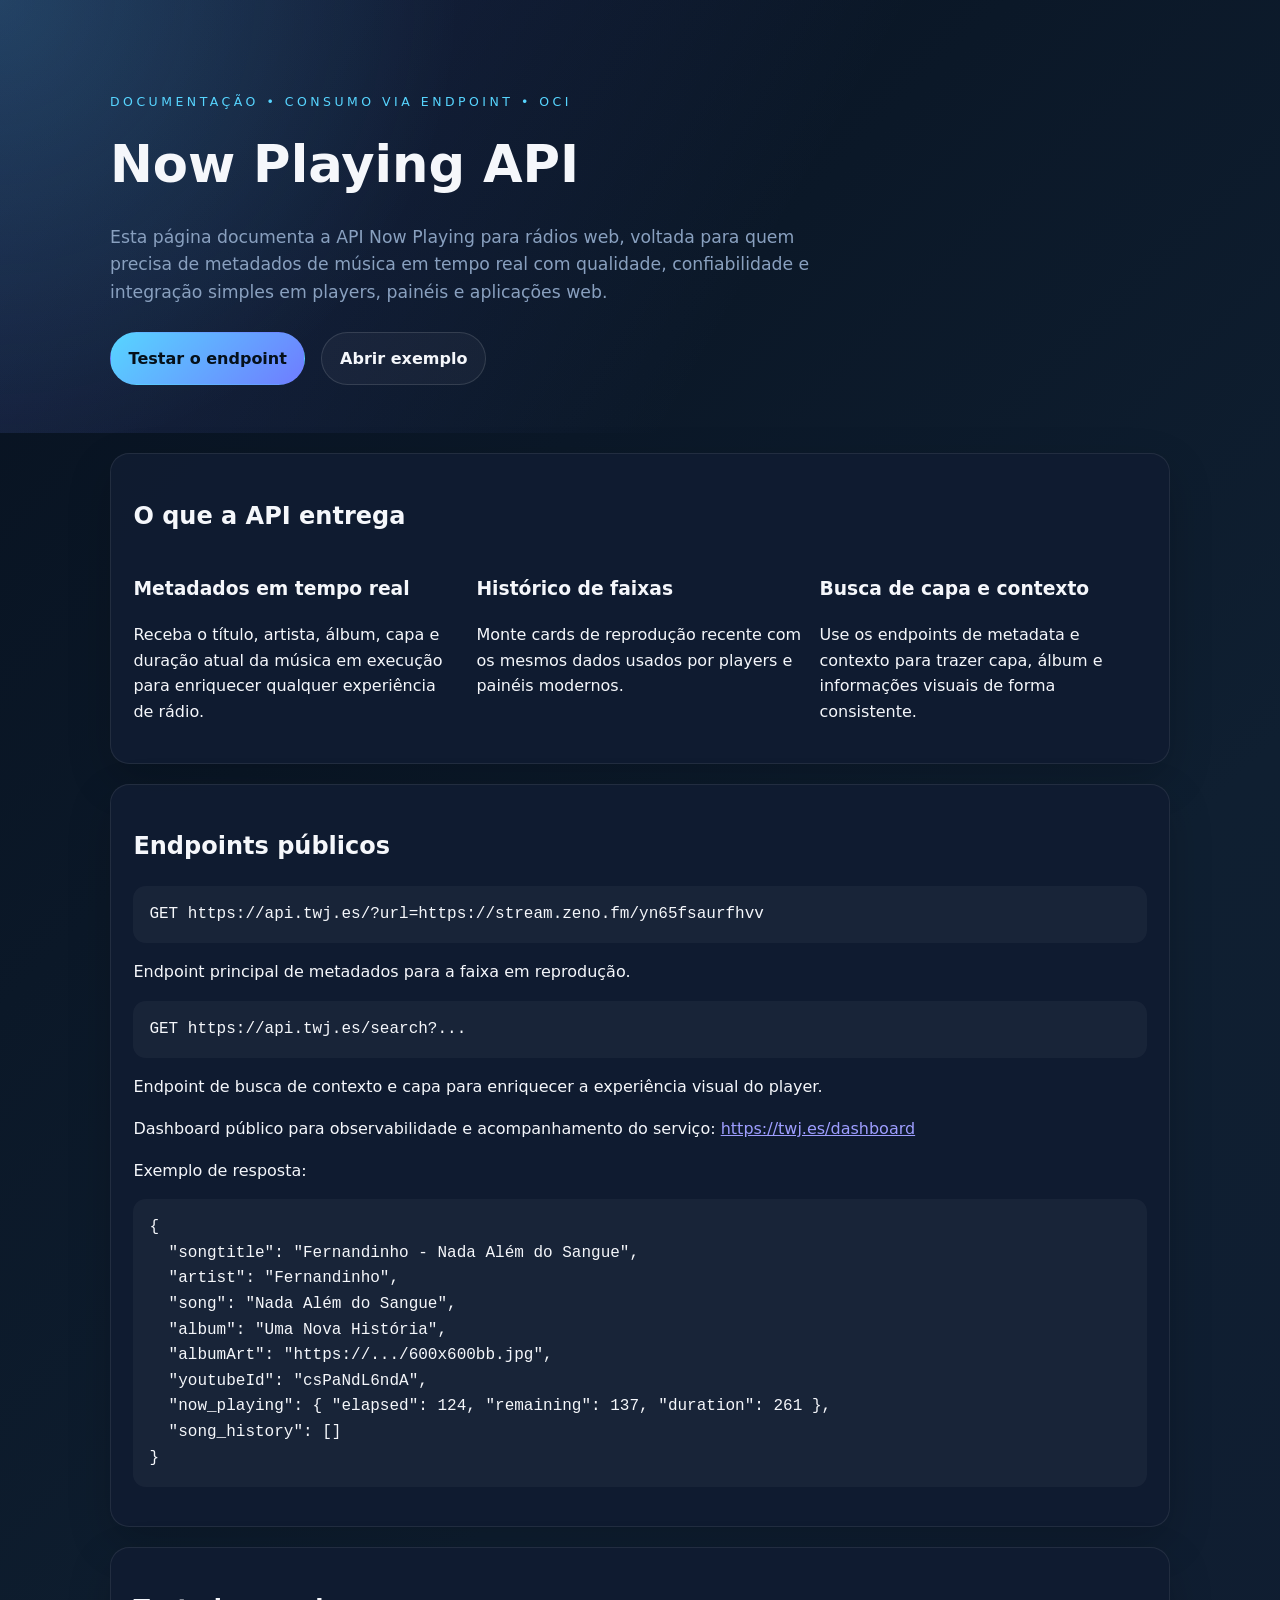
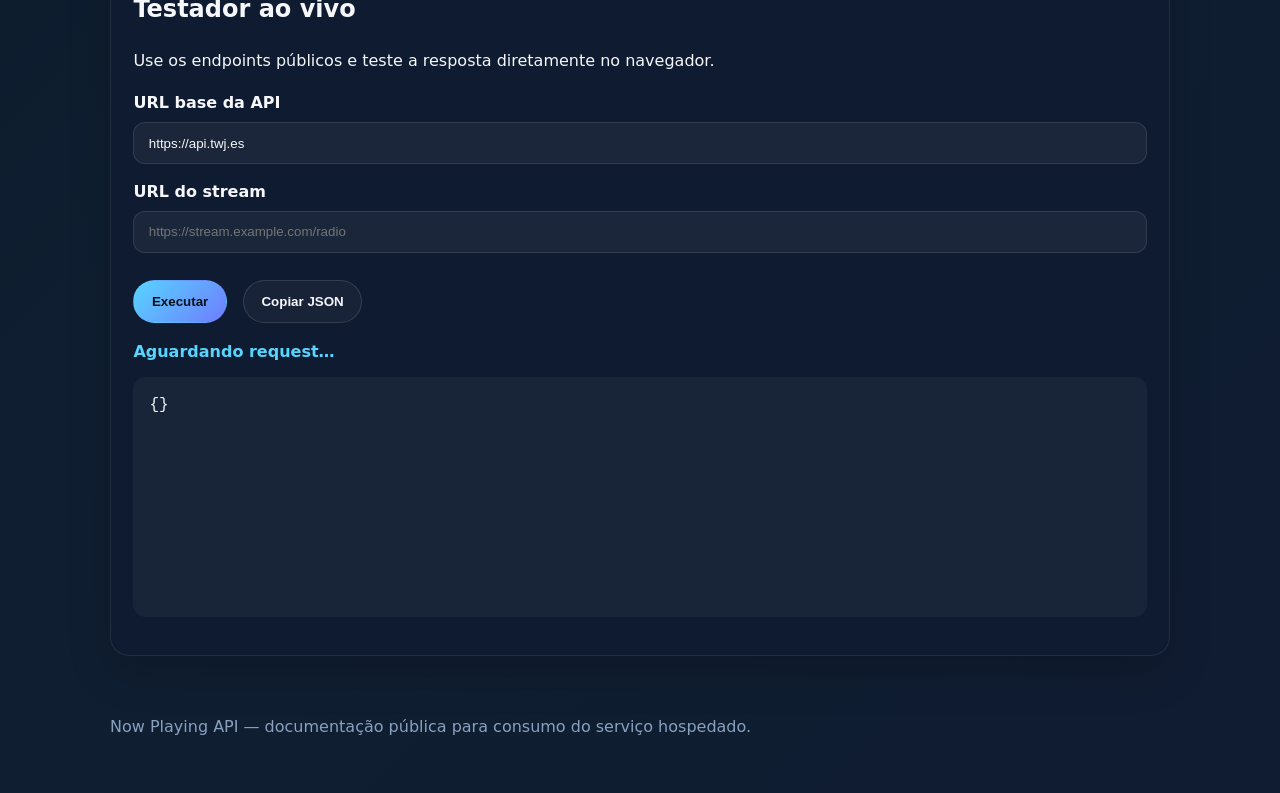
==== docs/index.html @ 1e021912 "Adiciona informações sobre o dashboard público para observabilidade no README e na documentação" ====
<!DOCTYPE html>
<html lang="pt-BR">
  <head>
    <meta charset="UTF-8" />
    <meta name="viewport" content="width=device-width, initial-scale=1.0" />
    <title>Now Playing API | documentação pública</title>
    <meta
      name="description"
      content="Documentação pública da API Now Playing para rádios web. Consulte o endpoint hospedado em OCI, veja exemplos e teste a resposta em tempo real."
    />
    <meta
      name="keywords"
      content="now playing api, api para radio, metadata api, radio web, icecast, shoutcast, api de música em tempo real"
    />
    <meta name="robots" content="index,follow" />
    <meta name="theme-color" content="#07111f" />
    <link rel="canonical" href="https://jailsonsb2.github.io/now-playing-api/" />
    <link rel="icon" type="image/svg+xml" href="./favicon.svg" />
    <link rel="manifest" href="./manifest.webmanifest" />
    <meta property="og:title" content="Now Playing API | API de metadata para rádios web" />
    <meta
      property="og:description"
      content="API de metadata para rádios web, consumida via endpoint hospedado em OCI. Veja exemplos e teste a resposta em tempo real."
    />
    <meta property="og:type" content="website" />
    <meta property="og:url" content="https://jailsonsb2.github.io/now-playing-api/" />
    <meta property="og:image" content="https://jailsonsb2.github.io/now-playing-api/og-image.svg" />
    <meta name="twitter:card" content="summary_large_image" />
    <meta name="twitter:image" content="https://jailsonsb2.github.io/now-playing-api/og-image.svg" />
    <meta name="twitter:title" content="Now Playing API" />
    <meta
      name="twitter:description"
      content="Documentação pública da API Now Playing para consumo via endpoint hospedado."
    />
    <link rel="stylesheet" href="./styles.css" />
  </head>
  <body>
    <header class="hero">
      <div class="container">
        <p class="eyebrow">Documentação • consumo via endpoint • OCI</p>
        <h1>Now Playing API</h1>
        <p class="lead">
          Esta página documenta a API Now Playing para rádios web, voltada para quem precisa de metadados de música em tempo real com qualidade, confiabilidade e integração simples em players, painéis e aplicações web.
        </p>
        <div class="actions">
          <a class="btn btn-primary" href="#tester">Testar o endpoint</a>
          <a class="btn btn-secondary" href="https://api.twj.es/?url=https%3A%2F%2Fstream.zeno.fm%2Fyn65fsaurfhvv">Abrir exemplo</a>
        </div>
      </div>
    </header>

    <main class="container">
      <section class="card" id="overview">
        <h2>O que a API entrega</h2>
        <div class="grid">
          <article>
            <h3>Metadados em tempo real</h3>
            <p>Receba o título, artista, álbum, capa e duração atual da música em execução para enriquecer qualquer experiência de rádio.</p>
          </article>
          <article>
            <h3>Histórico de faixas</h3>
            <p>Monte cards de reprodução recente com os mesmos dados usados por players e painéis modernos.</p>
          </article>
          <article>
            <h3>Busca de capa e contexto</h3>
            <p>Use os endpoints de metadata e contexto para trazer capa, álbum e informações visuais de forma consistente.</p>
          </article>
        </div>
      </section>

      <section class="card" id="endpoint">
        <h2>Endpoints públicos</h2>
        <pre><code>GET https://api.twj.es/?url=https://stream.zeno.fm/yn65fsaurfhvv</code></pre>
        <p>Endpoint principal de metadados para a faixa em reprodução.</p>
        <pre><code>GET https://api.twj.es/search?...</code></pre>
        <p>Endpoint de busca de contexto e capa para enriquecer a experiência visual do player.</p>
        <p>Dashboard público para observabilidade e acompanhamento do serviço: <a href="https://twj.es/dashboard" target="_blank" rel="noopener">https://twj.es/dashboard</a></p>
        <p>Exemplo de resposta:</p>
        <pre><code>{
  "songtitle": "Fernandinho - Nada Além do Sangue",
  "artist": "Fernandinho",
  "song": "Nada Além do Sangue",
  "album": "Uma Nova História",
  "albumArt": "https://.../600x600bb.jpg",
  "youtubeId": "csPaNdL6ndA",
  "now_playing": { "elapsed": 124, "remaining": 137, "duration": 261 },
  "song_history": []
}</code></pre>
      </section>

      <section class="card" id="tester">
        <h2>Testador ao vivo</h2>
        <p>Use os endpoints públicos e teste a resposta diretamente no navegador.</p>
        <form id="tester-form">
          <label>
            URL base da API
            <input id="api-base-url" type="url" value="https://api.twj.es" placeholder="https://api.twj.es" />
          </label>
          <label>
            URL do stream
            <input id="stream-url" type="url" placeholder="https://stream.example.com/radio" />
          </label>
          <div class="actions compact">
            <button class="btn btn-primary" type="submit">Executar</button>
            <button class="btn btn-secondary" type="button" id="copy-json">Copiar JSON</button>
          </div>
        </form>
        <div id="status" class="status">Aguardando request…</div>
        <pre id="response-output" class="output">{}</pre>
      </section>
    </main>

    <footer class="footer">
      <div class="container">
        <p>Now Playing API — documentação pública para consumo do serviço hospedado.</p>
      </div>
    </footer>

    <script src="./app.js"></script>
  </body>
</html>
---- docs/styles.css ----
:root {
  color-scheme: dark;
  --bg: #07111f;
  --panel: #101c31;
  --panel-2: #16243e;
  --text: #f5f7fb;
  --muted: #89a0bf;
  --accent: #57d5ff;
  --accent-2: #6f7cff;
}

* { box-sizing: border-box; }
body {
  margin: 0;
  font-family: Inter, ui-sans-serif, system-ui, -apple-system, BlinkMacSystemFont, "Segoe UI", sans-serif;
  color: var(--text);
  background: linear-gradient(135deg, var(--bg), #0f1f31 55%, #101c31);
  line-height: 1.6;
}
.container {
  max-width: 1100px;
  margin: 0 auto;
  padding: 0 1.25rem;
}
.hero {
  padding: 5rem 0 3rem;
  background: radial-gradient(circle at top left, rgba(87,213,255,0.18), transparent 34%), linear-gradient(120deg, rgba(111,124,255,0.16), transparent 60%);
}
.eyebrow {
  text-transform: uppercase;
  letter-spacing: 0.28em;
  font-size: 0.78rem;
  color: var(--accent);
  margin-bottom: 0.75rem;
}
h1 {
  font-size: clamp(2.2rem, 4vw, 3.4rem);
  margin: 0 0 1rem;
}
.lead {
  font-size: 1.08rem;
  color: var(--muted);
  max-width: 720px;
  margin-bottom: 1.6rem;
}
.actions {
  display: flex;
  gap: 1rem;
  flex-wrap: wrap;
}
.actions.compact { margin-top: 0.8rem; }
.btn {
  display: inline-flex;
  align-items: center;
  justify-content: center;
  border-radius: 999px;
  padding: 0.8rem 1.1rem;
  text-decoration: none;
  font-weight: 700;
  border: 1px solid transparent;
  cursor: pointer;
}
.btn-primary {
  background: linear-gradient(135deg, var(--accent), var(--accent-2));
  color: #05101a;
}
.btn-secondary {
  border-color: rgba(255,255,255,0.12);
  color: var(--text);
  background: rgba(255,255,255,0.04);
}
.card {
  background: rgba(16,28,49,0.95);
  border: 1px solid rgba(255,255,255,0.08);
  border-radius: 1.2rem;
  padding: 1.4rem;
  margin: 1.25rem 0;
  box-shadow: 0 16px 44px rgba(0,0,0,0.18);
}
.grid {
  display: grid;
  grid-template-columns: repeat(auto-fit, minmax(220px, 1fr));
  gap: 1rem;
}
pre, code {
  font-family: "Cascadia Code", Consolas, Monaco, monospace;
}
pre {
  background: rgba(255,255,255,0.04);
  padding: 1rem;
  border-radius: 0.8rem;
  overflow-x: auto;
}
form {
  display: grid;
  gap: 0.9rem;
}
label { display: grid; gap: 0.4rem; font-weight: 600; }
input {
  border: 1px solid rgba(255,255,255,0.1);
  background: rgba(255,255,255,0.05);
  color: var(--text);
  padding: 0.8rem 0.9rem;
  border-radius: 0.75rem;
}
.status {
  margin-top: 1rem;
  color: var(--accent);
  font-weight: 600;
}
.output {
  min-height: 240px;
  margin-top: 0.75rem;
}
.footer {
  padding: 1.4rem 0 2.3rem;
  color: var(--muted);
}
@media (max-width: 700px) {
  .hero { padding-top: 3rem; }
  .card { padding: 1.1rem; }
}
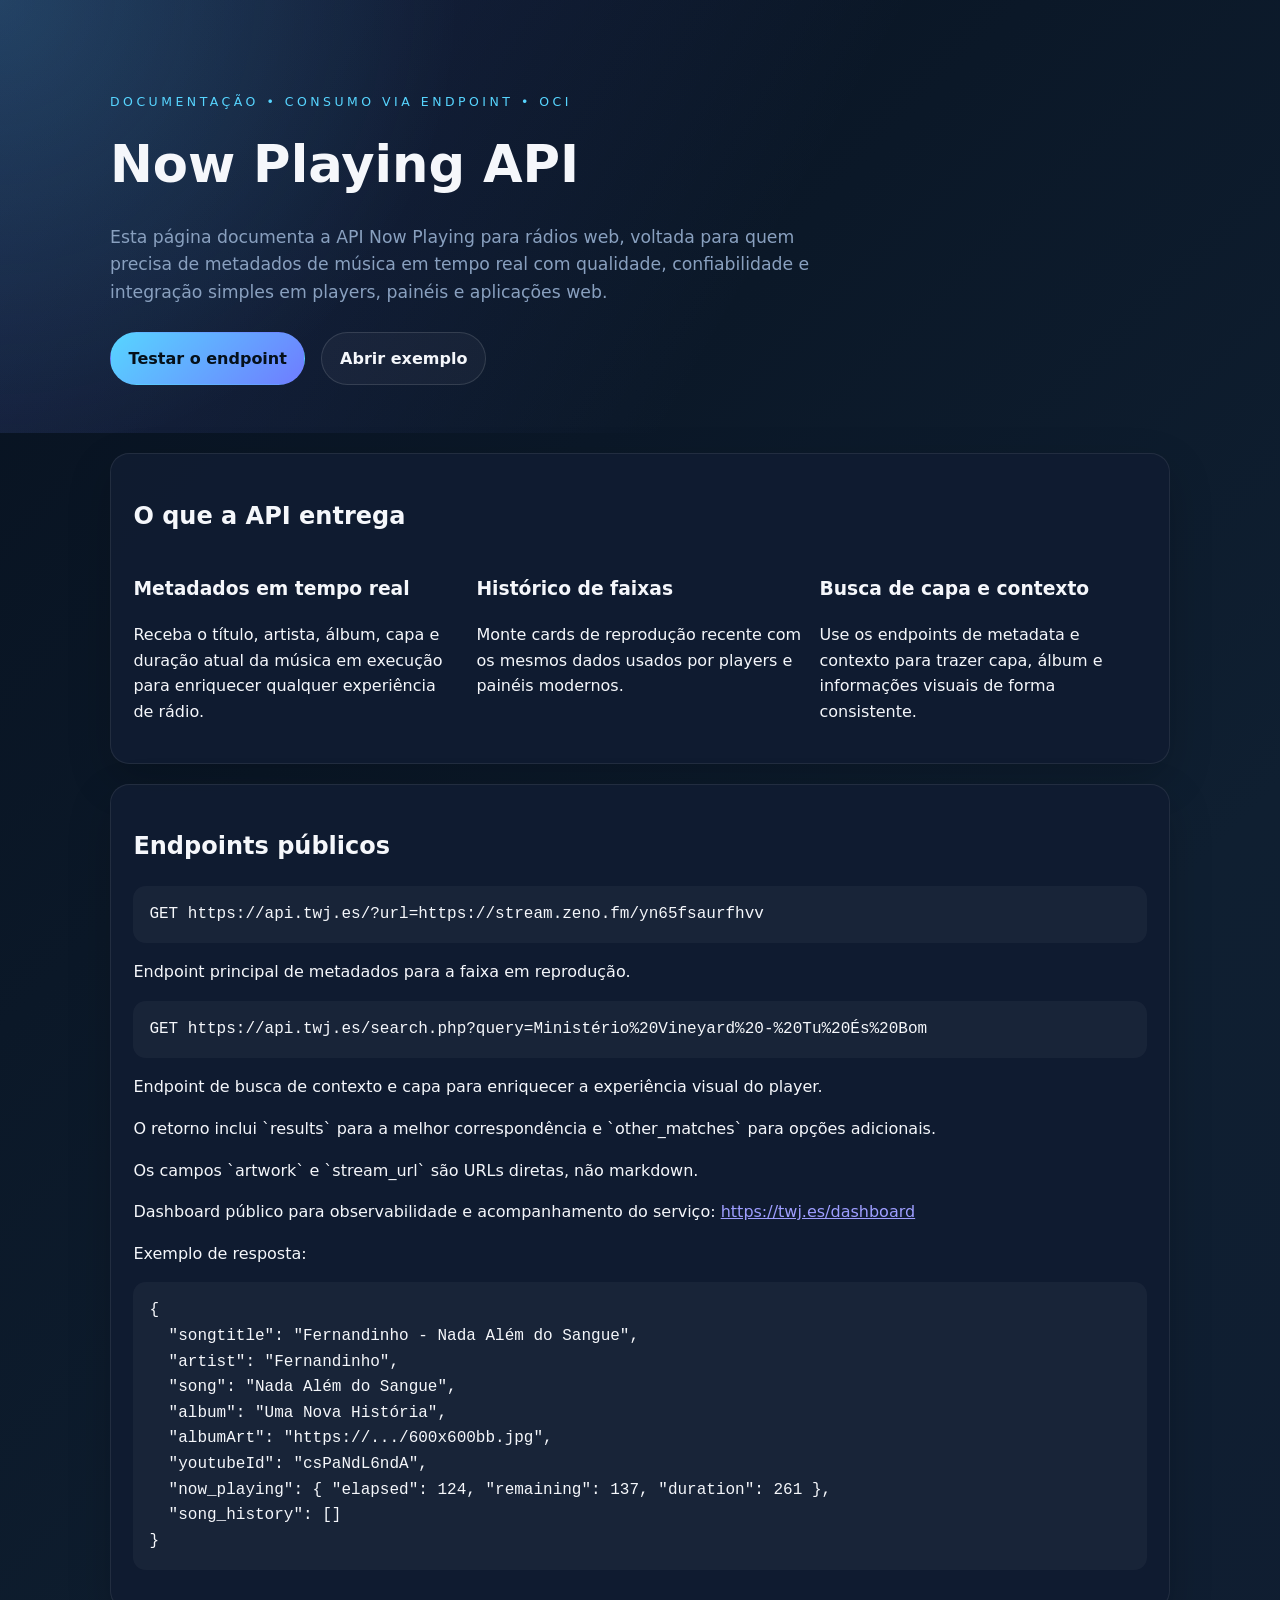
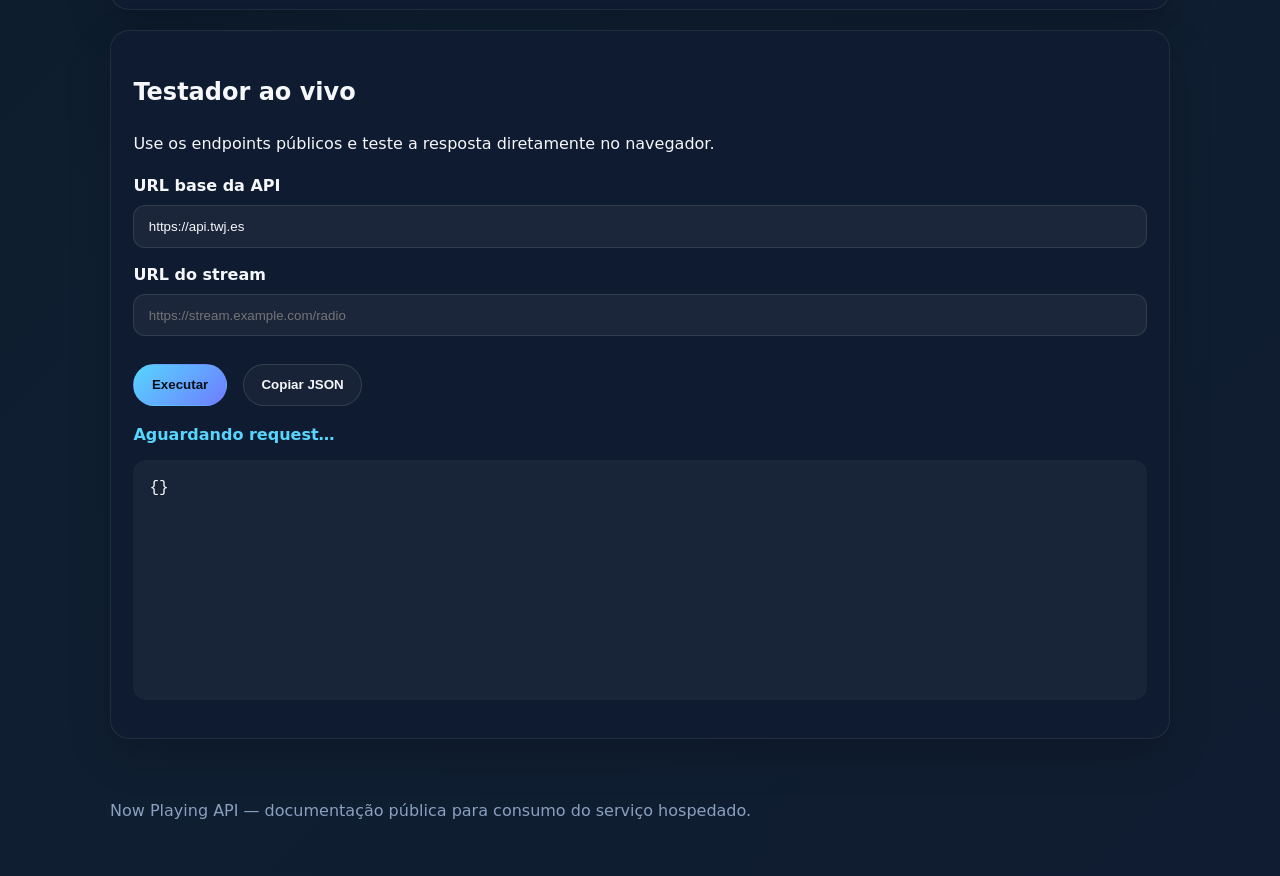
==== commit a07fcf02: "Atualiza a documentação para incluir detalhes sobre os campos de retorno dos endpoints de busca e me" ====
--- a/docs/index.html
+++ b/docs/index.html
@@ -72,8 +72,10 @@
         <h2>Endpoints públicos</h2>
         <pre><code>GET https://api.twj.es/?url=https://stream.zeno.fm/yn65fsaurfhvv</code></pre>
         <p>Endpoint principal de metadados para a faixa em reprodução.</p>
-        <pre><code>GET https://api.twj.es/search?...</code></pre>
+        <pre><code>GET https://api.twj.es/search.php?query=Ministério%20Vineyard%20-%20Tu%20És%20Bom</code></pre>
         <p>Endpoint de busca de contexto e capa para enriquecer a experiência visual do player.</p>
+        <p>O retorno inclui `results` para a melhor correspondência e `other_matches` para opções adicionais.</p>
+        <p>Os campos `artwork` e `stream_url` são URLs diretas, não markdown.</p>
         <p>Dashboard público para observabilidade e acompanhamento do serviço: <a href="https://twj.es/dashboard" target="_blank" rel="noopener">https://twj.es/dashboard</a></p>
         <p>Exemplo de resposta:</p>
         <pre><code>{
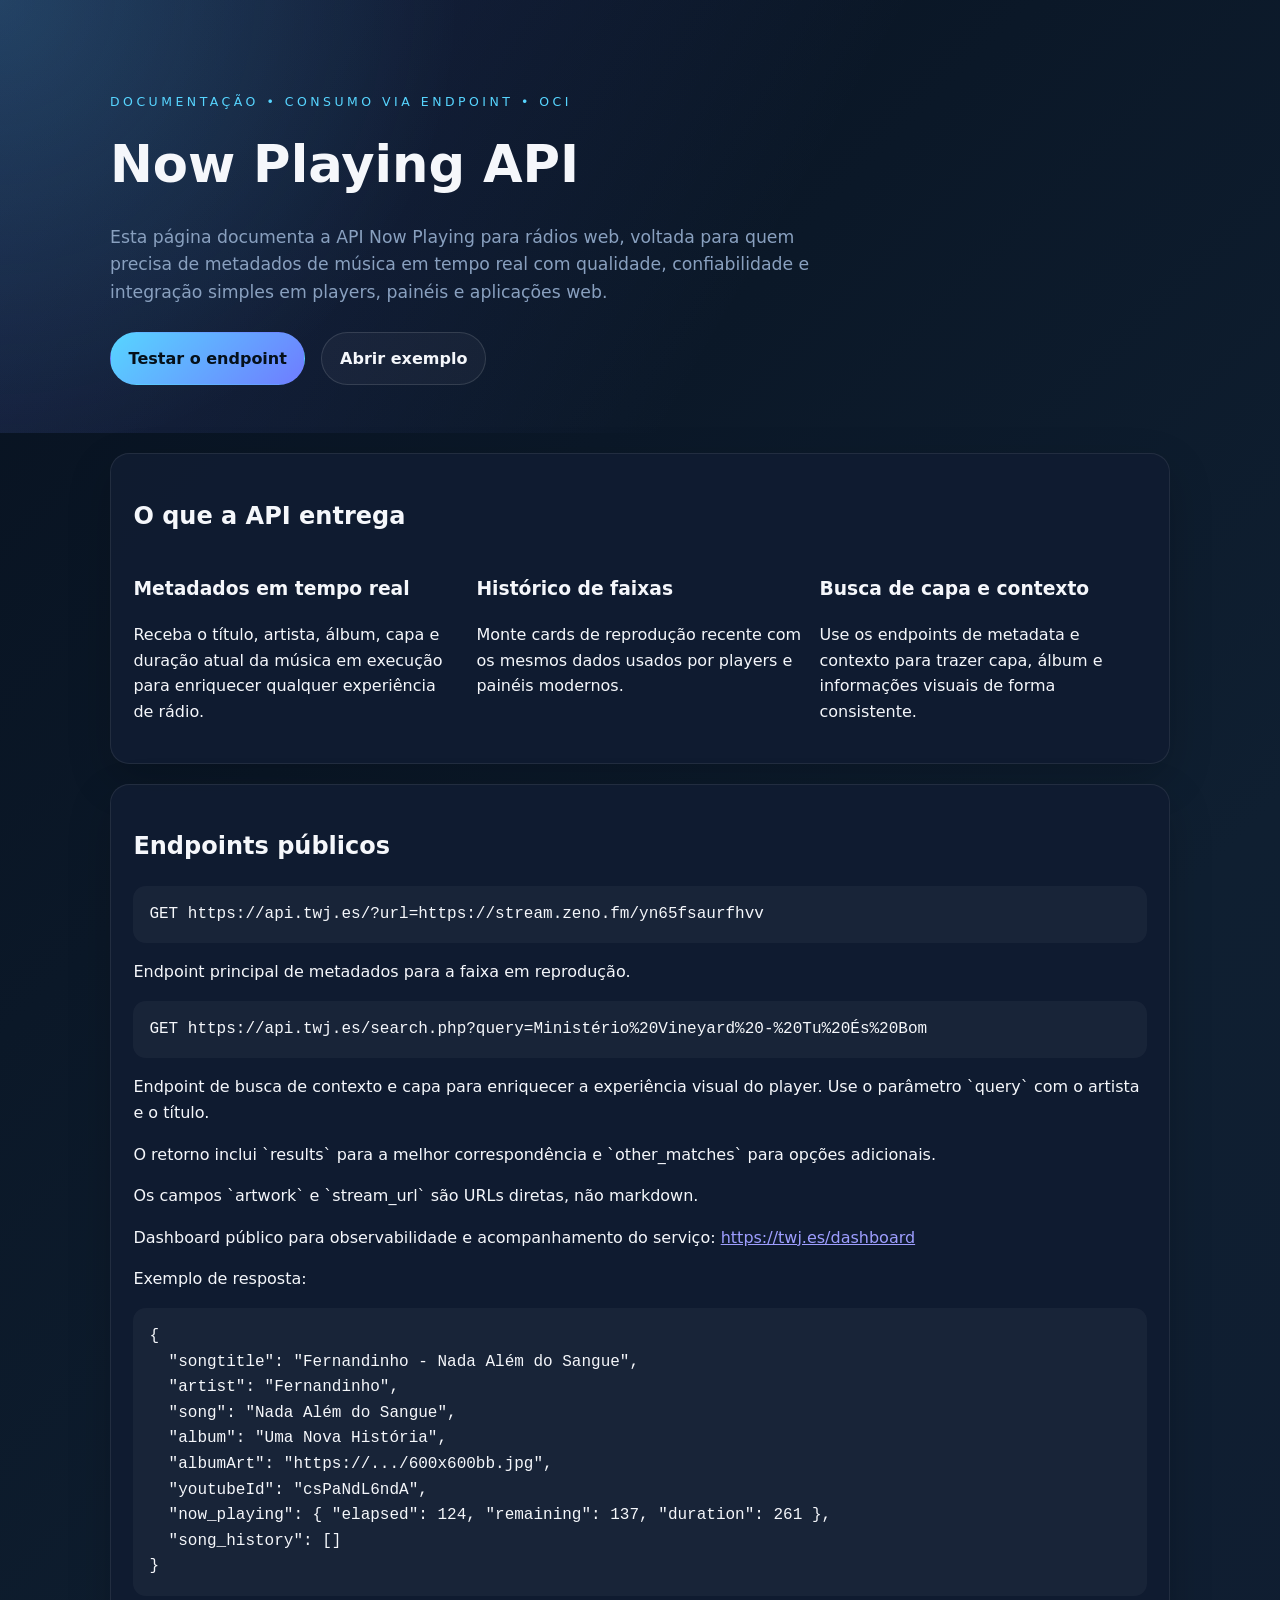
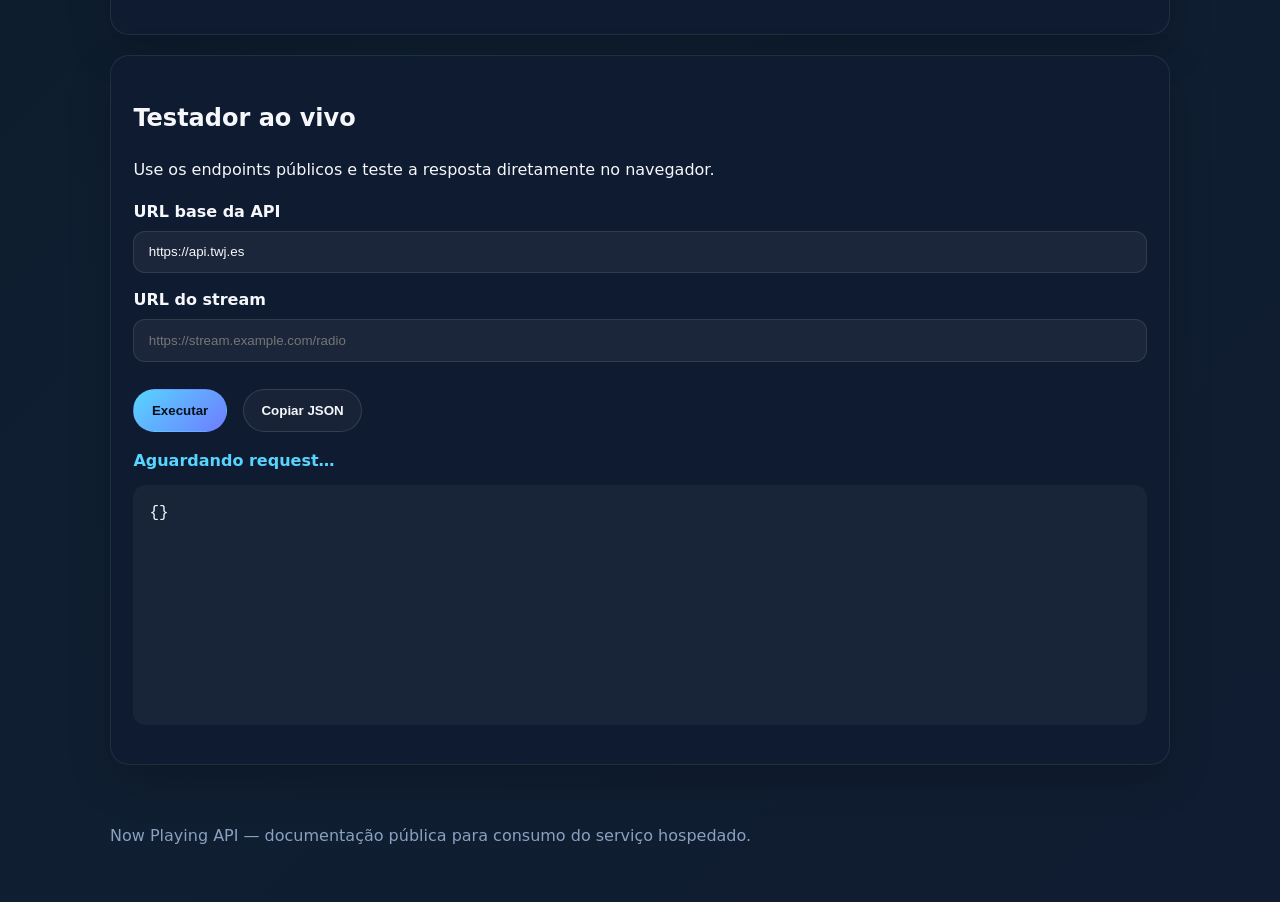
==== commit 5ff14746: "Atualiza a documentação para incluir exemplos de uso do endpoint de busca e detalha o parâmetro `que" ====
--- a/docs/index.html
+++ b/docs/index.html
@@ -73,7 +73,7 @@
         <pre><code>GET https://api.twj.es/?url=https://stream.zeno.fm/yn65fsaurfhvv</code></pre>
         <p>Endpoint principal de metadados para a faixa em reprodução.</p>
         <pre><code>GET https://api.twj.es/search.php?query=Ministério%20Vineyard%20-%20Tu%20És%20Bom</code></pre>
-        <p>Endpoint de busca de contexto e capa para enriquecer a experiência visual do player.</p>
+        <p>Endpoint de busca de contexto e capa para enriquecer a experiência visual do player. Use o parâmetro `query` com o artista e o título.</p>
         <p>O retorno inclui `results` para a melhor correspondência e `other_matches` para opções adicionais.</p>
         <p>Os campos `artwork` e `stream_url` são URLs diretas, não markdown.</p>
         <p>Dashboard público para observabilidade e acompanhamento do serviço: <a href="https://twj.es/dashboard" target="_blank" rel="noopener">https://twj.es/dashboard</a></p>
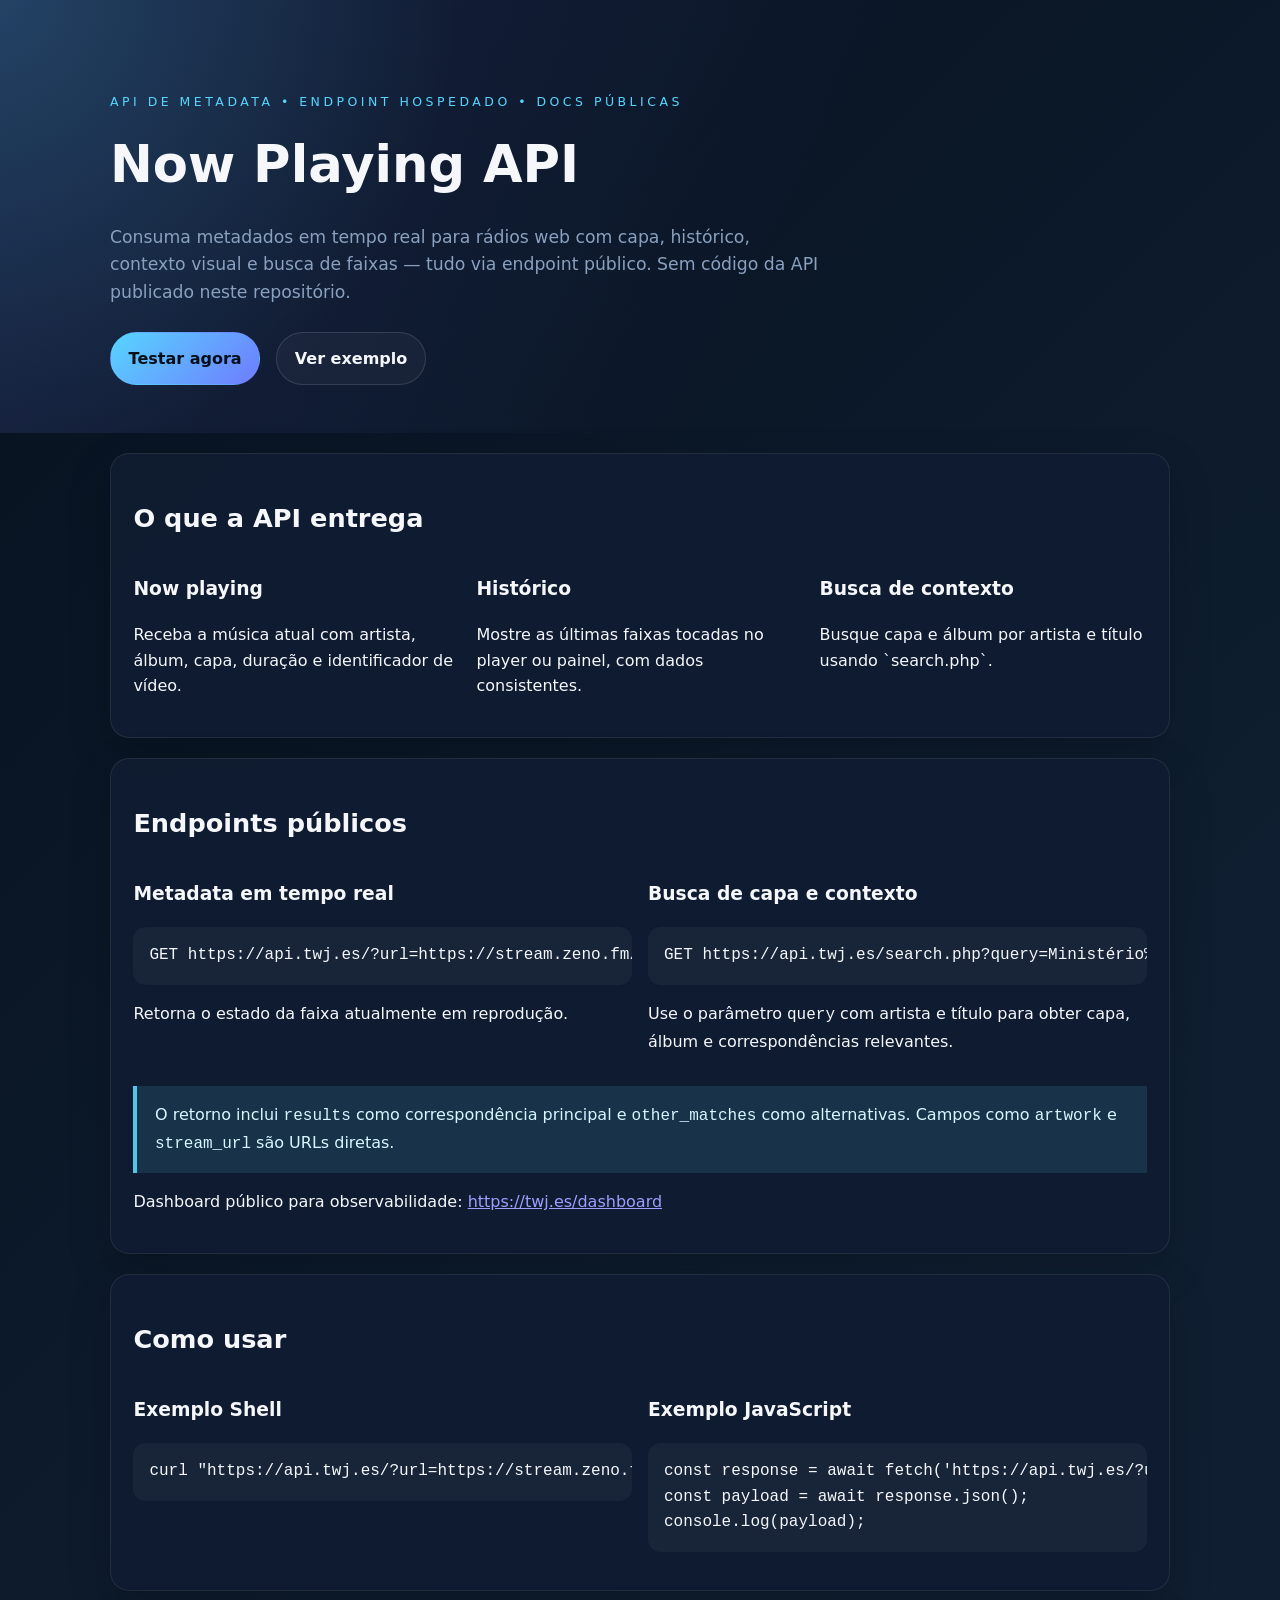
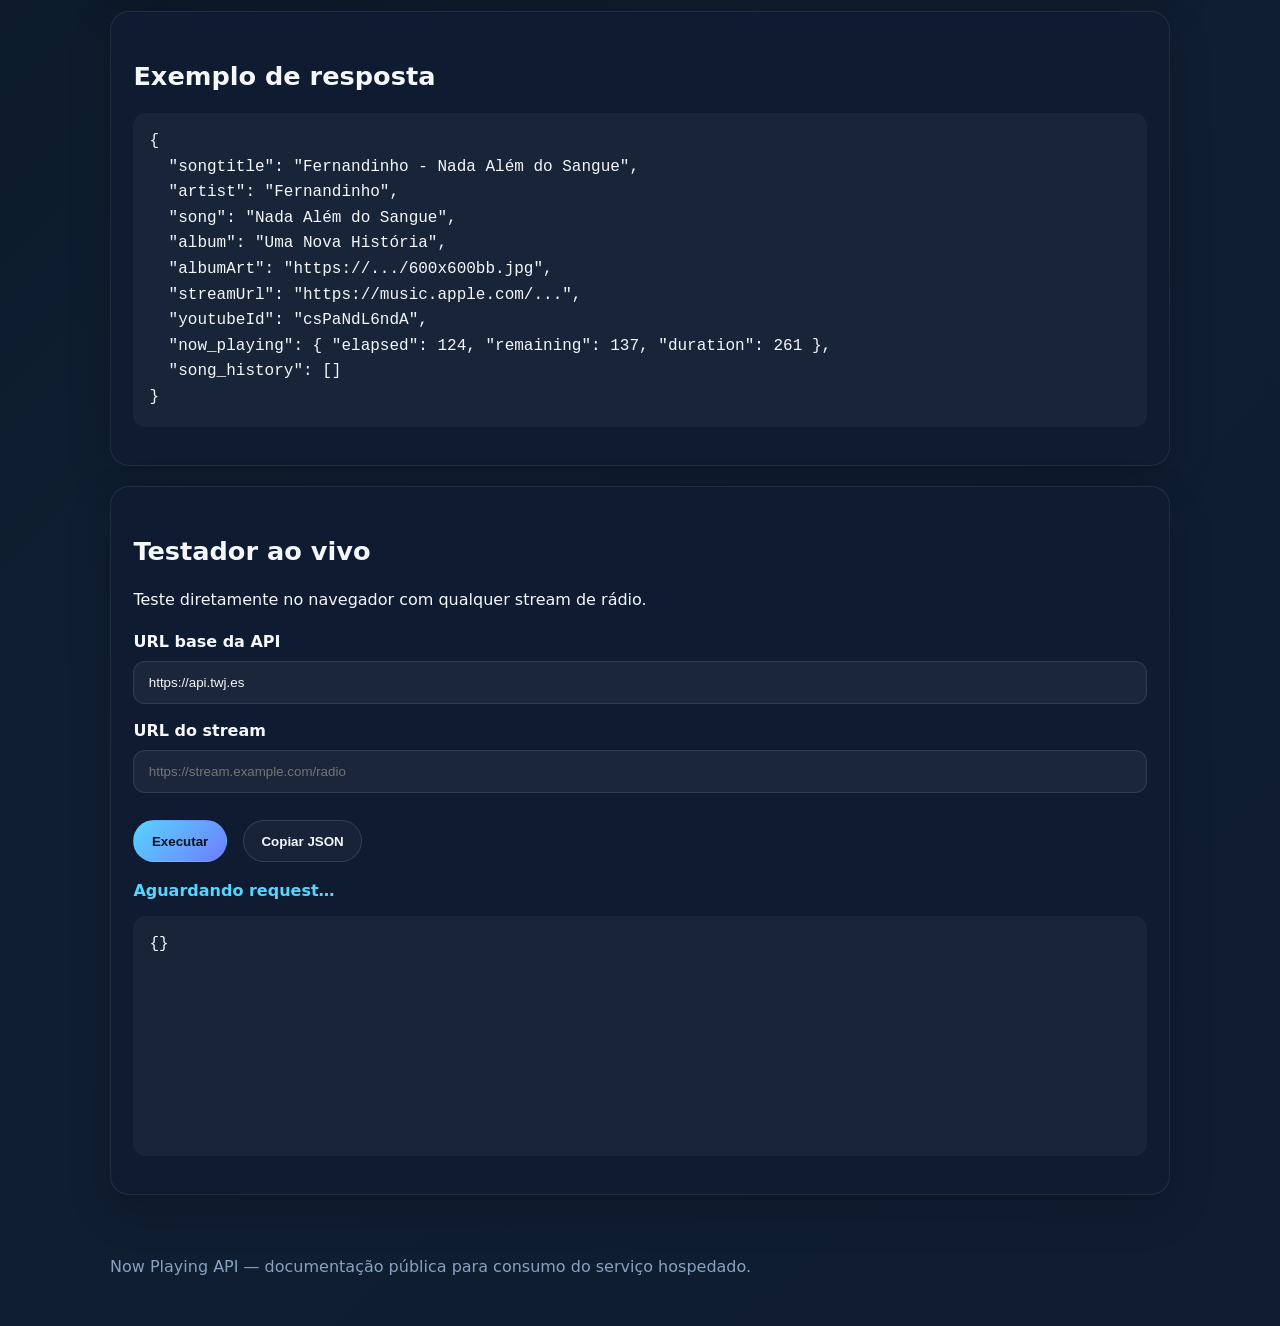
==== commit 99fc57fa: "Atualiza a documentação da API Now Playing, incluindo melhorias na descrição, exemplos de uso e ajus" ====
--- a/docs/index.html
+++ b/docs/index.html
@@ -3,24 +3,24 @@
   <head>
     <meta charset="UTF-8" />
     <meta name="viewport" content="width=device-width, initial-scale=1.0" />
-    <title>Now Playing API | documentação pública</title>
+    <title>Now Playing API — Documentação pública do endpoint hospedado</title>
     <meta
       name="description"
-      content="Documentação pública da API Now Playing para rádios web. Consulte o endpoint hospedado em OCI, veja exemplos e teste a resposta em tempo real."
+      content="Documentação pública da Now Playing API para rádios web. Consulte o endpoint hospedado, veja exemplos de uso e teste a resposta em tempo real."
     />
     <meta
       name="keywords"
-      content="now playing api, api para radio, metadata api, radio web, icecast, shoutcast, api de música em tempo real"
+      content="now playing api, api para radio, metadata api, radio web, icecast, shoutcast, zeno.fm, endpoint de metadados"
     />
     <meta name="robots" content="index,follow" />
     <meta name="theme-color" content="#07111f" />
     <link rel="canonical" href="https://jailsonsb2.github.io/now-playing-api/" />
     <link rel="icon" type="image/svg+xml" href="./favicon.svg" />
     <link rel="manifest" href="./manifest.webmanifest" />
-    <meta property="og:title" content="Now Playing API | API de metadata para rádios web" />
+    <meta property="og:title" content="Now Playing API — Documentação pública do endpoint hospedado" />
     <meta
       property="og:description"
-      content="API de metadata para rádios web, consumida via endpoint hospedado em OCI. Veja exemplos e teste a resposta em tempo real."
+      content="Consuma o endpoint hospedado da Now Playing API para rádios web e metadados em tempo real."
     />
     <meta property="og:type" content="website" />
     <meta property="og:url" content="https://jailsonsb2.github.io/now-playing-api/" />
@@ -32,58 +32,98 @@
       name="twitter:description"
       content="Documentação pública da API Now Playing para consumo via endpoint hospedado."
     />
+    <script type="application/ld+json">
+      {
+        "@context": "https://schema.org",
+        "@type": "WebSite",
+        "name": "Now Playing API",
+        "url": "https://jailsonsb2.github.io/now-playing-api/",
+        "description": "Documentação pública da Now Playing API para rádios web, com exemplos e testador ao vivo.",
+        "publisher": {
+          "@type": "Organization",
+          "name": "jailsonsb2"
+        }
+      }
+    </script>
     <link rel="stylesheet" href="./styles.css" />
   </head>
   <body>
     <header class="hero">
       <div class="container">
-        <p class="eyebrow">Documentação • consumo via endpoint • OCI</p>
+        <p class="eyebrow">API de metadata • endpoint hospedado • docs públicas</p>
         <h1>Now Playing API</h1>
         <p class="lead">
-          Esta página documenta a API Now Playing para rádios web, voltada para quem precisa de metadados de música em tempo real com qualidade, confiabilidade e integração simples em players, painéis e aplicações web.
+          Consuma metadados em tempo real para rádios web com capa, histórico, contexto visual e busca de faixas — tudo via endpoint público. Sem código da API publicado neste repositório.
         </p>
         <div class="actions">
-          <a class="btn btn-primary" href="#tester">Testar o endpoint</a>
-          <a class="btn btn-secondary" href="https://api.twj.es/?url=https%3A%2F%2Fstream.zeno.fm%2Fyn65fsaurfhvv">Abrir exemplo</a>
+          <a class="btn btn-primary" href="#tester">Testar agora</a>
+          <a class="btn btn-secondary" href="https://api.twj.es/?url=https%3A%2F%2Fstream.zeno.fm%2Fyn65fsaurfhvv">Ver exemplo</a>
         </div>
       </div>
     </header>
 
     <main class="container">
       <section class="card" id="overview">
-        <h2>O que a API entrega</h2>
+        <h2 class="section-title">O que a API entrega</h2>
         <div class="grid">
           <article>
-            <h3>Metadados em tempo real</h3>
-            <p>Receba o título, artista, álbum, capa e duração atual da música em execução para enriquecer qualquer experiência de rádio.</p>
+            <h3>Now playing</h3>
+            <p>Receba a música atual com artista, álbum, capa, duração e identificador de vídeo.</p>
           </article>
           <article>
-            <h3>Histórico de faixas</h3>
-            <p>Monte cards de reprodução recente com os mesmos dados usados por players e painéis modernos.</p>
+            <h3>Histórico</h3>
+            <p>Mostre as últimas faixas tocadas no player ou painel, com dados consistentes.</p>
           </article>
           <article>
-            <h3>Busca de capa e contexto</h3>
-            <p>Use os endpoints de metadata e contexto para trazer capa, álbum e informações visuais de forma consistente.</p>
+            <h3>Busca de contexto</h3>
+            <p>Busque capa e álbum por artista e título usando `search.php`.</p>
           </article>
         </div>
       </section>
 
-      <section class="card" id="endpoint">
-        <h2>Endpoints públicos</h2>
-        <pre><code>GET https://api.twj.es/?url=https://stream.zeno.fm/yn65fsaurfhvv</code></pre>
-        <p>Endpoint principal de metadados para a faixa em reprodução.</p>
-        <pre><code>GET https://api.twj.es/search.php?query=Ministério%20Vineyard%20-%20Tu%20És%20Bom</code></pre>
-        <p>Endpoint de busca de contexto e capa para enriquecer a experiência visual do player. Use o parâmetro `query` com o artista e o título.</p>
-        <p>O retorno inclui `results` para a melhor correspondência e `other_matches` para opções adicionais.</p>
-        <p>Os campos `artwork` e `stream_url` são URLs diretas, não markdown.</p>
-        <p>Dashboard público para observabilidade e acompanhamento do serviço: <a href="https://twj.es/dashboard" target="_blank" rel="noopener">https://twj.es/dashboard</a></p>
-        <p>Exemplo de resposta:</p>
+      <section class="card" id="endpoints">
+        <h2 class="section-title">Endpoints públicos</h2>
+        <div class="endpoint-grid">
+          <div>
+            <h3>Metadata em tempo real</h3>
+            <pre><code>GET https://api.twj.es/?url=https://stream.zeno.fm/yn65fsaurfhvv</code></pre>
+            <p>Retorna o estado da faixa atualmente em reprodução.</p>
+          </div>
+          <div>
+            <h3>Busca de capa e contexto</h3>
+            <pre><code>GET https://api.twj.es/search.php?query=Ministério%20Vineyard%20-%20Tu%20És%20Bom</code></pre>
+            <p>Use o parâmetro <code>query</code> com artista e título para obter capa, álbum e correspondências relevantes.</p>
+          </div>
+        </div>
+        <p class="note">O retorno inclui <code>results</code> como correspondência principal e <code>other_matches</code> como alternativas. Campos como <code>artwork</code> e <code>stream_url</code> são URLs diretas.</p>
+        <p>Dashboard público para observabilidade: <a href="https://twj.es/dashboard" target="_blank" rel="noopener">https://twj.es/dashboard</a></p>
+      </section>
+
+      <section class="card" id="integration">
+        <h2 class="section-title">Como usar</h2>
+        <div class="grid">
+          <article>
+            <h3>Exemplo Shell</h3>
+            <pre><code>curl "https://api.twj.es/?url=https://stream.zeno.fm/yn65fsaurfhvv"</code></pre>
+          </article>
+          <article>
+            <h3>Exemplo JavaScript</h3>
+            <pre><code>const response = await fetch('https://api.twj.es/?url=' + encodeURIComponent(streamUrl));
+const payload = await response.json();
+console.log(payload);</code></pre>
+          </article>
+        </div>
+      </section>
+
+      <section class="card" id="response">
+        <h2 class="section-title">Exemplo de resposta</h2>
         <pre><code>{
   "songtitle": "Fernandinho - Nada Além do Sangue",
   "artist": "Fernandinho",
   "song": "Nada Além do Sangue",
   "album": "Uma Nova História",
   "albumArt": "https://.../600x600bb.jpg",
+  "streamUrl": "https://music.apple.com/...",
   "youtubeId": "csPaNdL6ndA",
   "now_playing": { "elapsed": 124, "remaining": 137, "duration": 261 },
   "song_history": []
@@ -91,8 +131,8 @@
       </section>
 
       <section class="card" id="tester">
-        <h2>Testador ao vivo</h2>
-        <p>Use os endpoints públicos e teste a resposta diretamente no navegador.</p>
+        <h2 class="section-title">Testador ao vivo</h2>
+        <p>Teste diretamente no navegador com qualquer stream de rádio.</p>
         <form id="tester-form">
           <label>
             URL base da API
--- a/docs/styles.css
+++ b/docs/styles.css
@@ -82,6 +82,34 @@
   grid-template-columns: repeat(auto-fit, minmax(220px, 1fr));
   gap: 1rem;
 }
+.endpoint-grid {
+  display: grid;
+  gap: 1rem;
+  grid-template-columns: repeat(auto-fit, minmax(260px, 1fr));
+}
+.section-title {
+  font-size: clamp(1.5rem, 2vw, 2rem);
+  margin-bottom: 1rem;
+}
+.feature-list,
+.link-list {
+  display: grid;
+  gap: 0.85rem;
+}
+.feature-list li,
+.link-list li {
+  padding: 1rem;
+  border-radius: 1rem;
+  background: rgba(255,255,255,0.04);
+  border: 1px solid rgba(255,255,255,0.08);
+}
+.note {
+  background: rgba(87, 213, 255, 0.12);
+  border-left: 4px solid rgba(87, 213, 255, 0.9);
+  padding: 1rem 1rem 1rem 1.1rem;
+  color: #d6f7ff;
+  margin-top: 1rem;
+}
 pre, code {
   font-family: "Cascadia Code", Consolas, Monaco, monospace;
 }
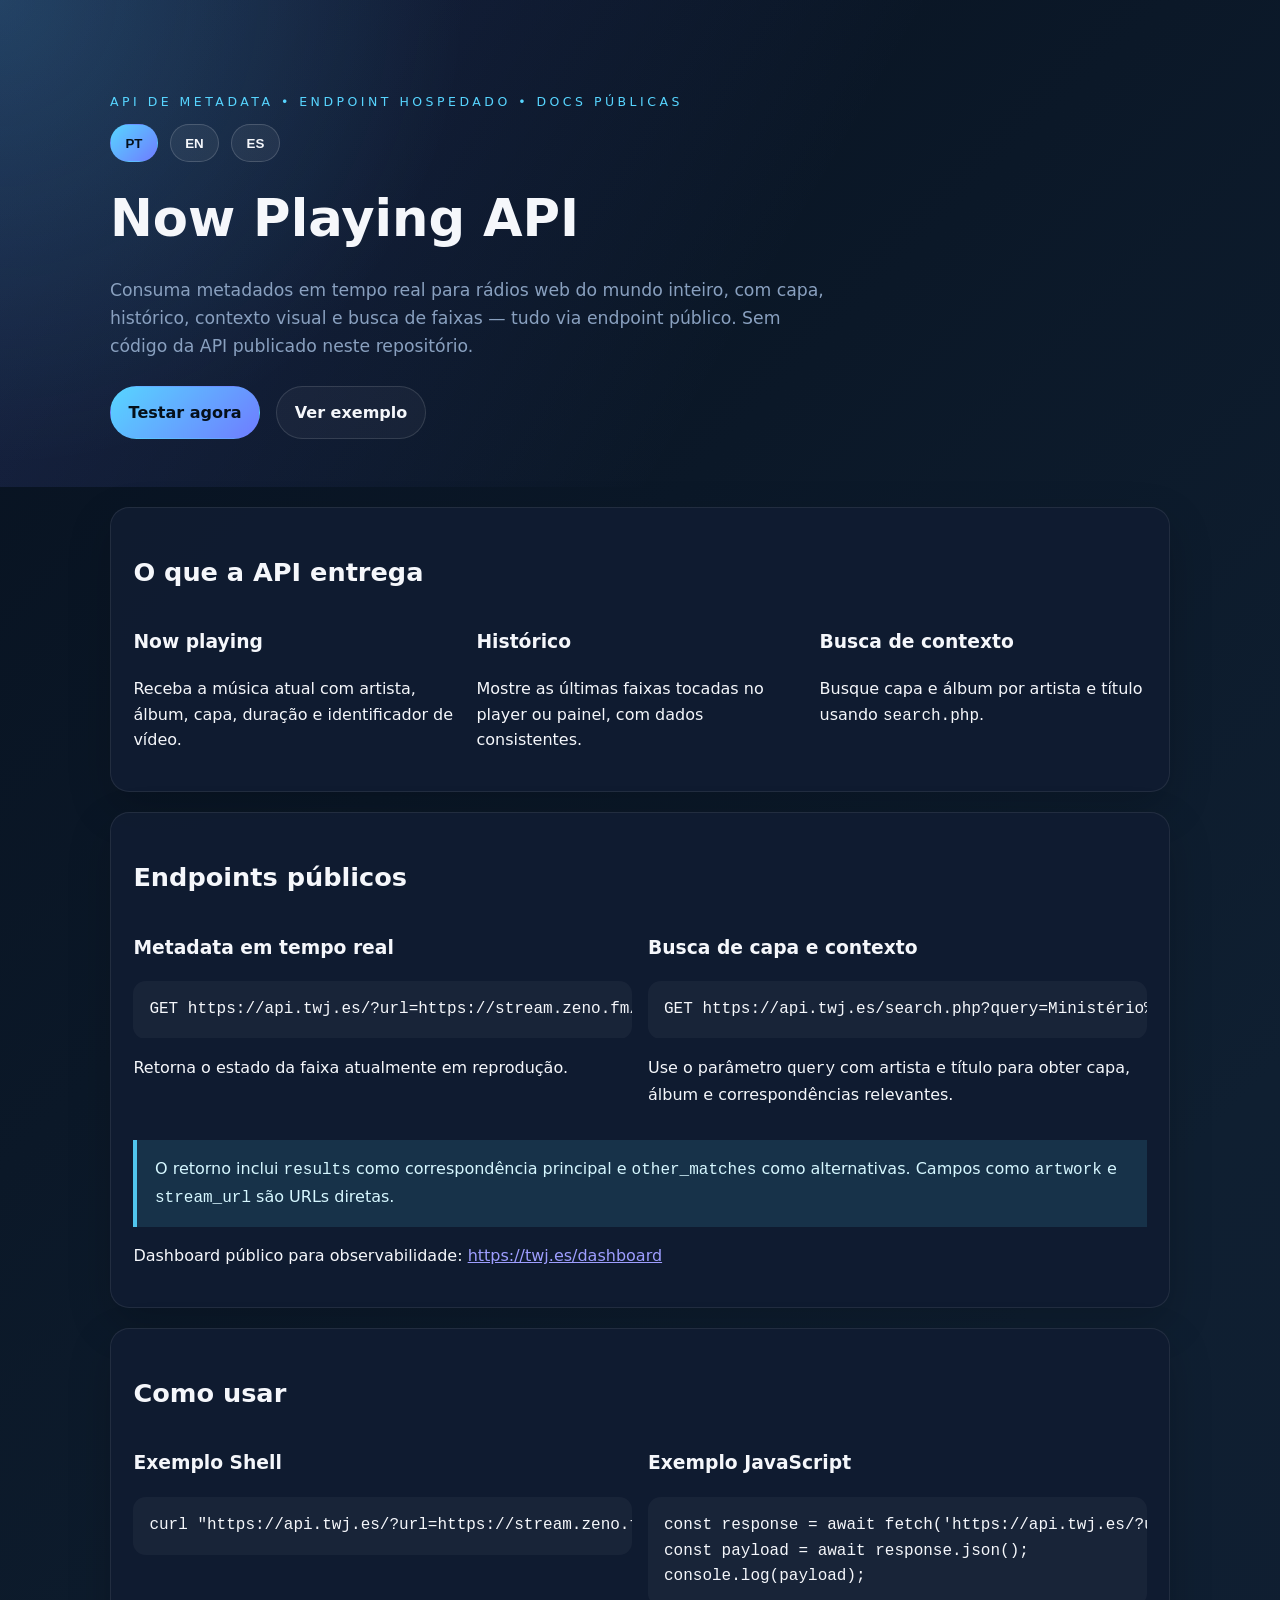
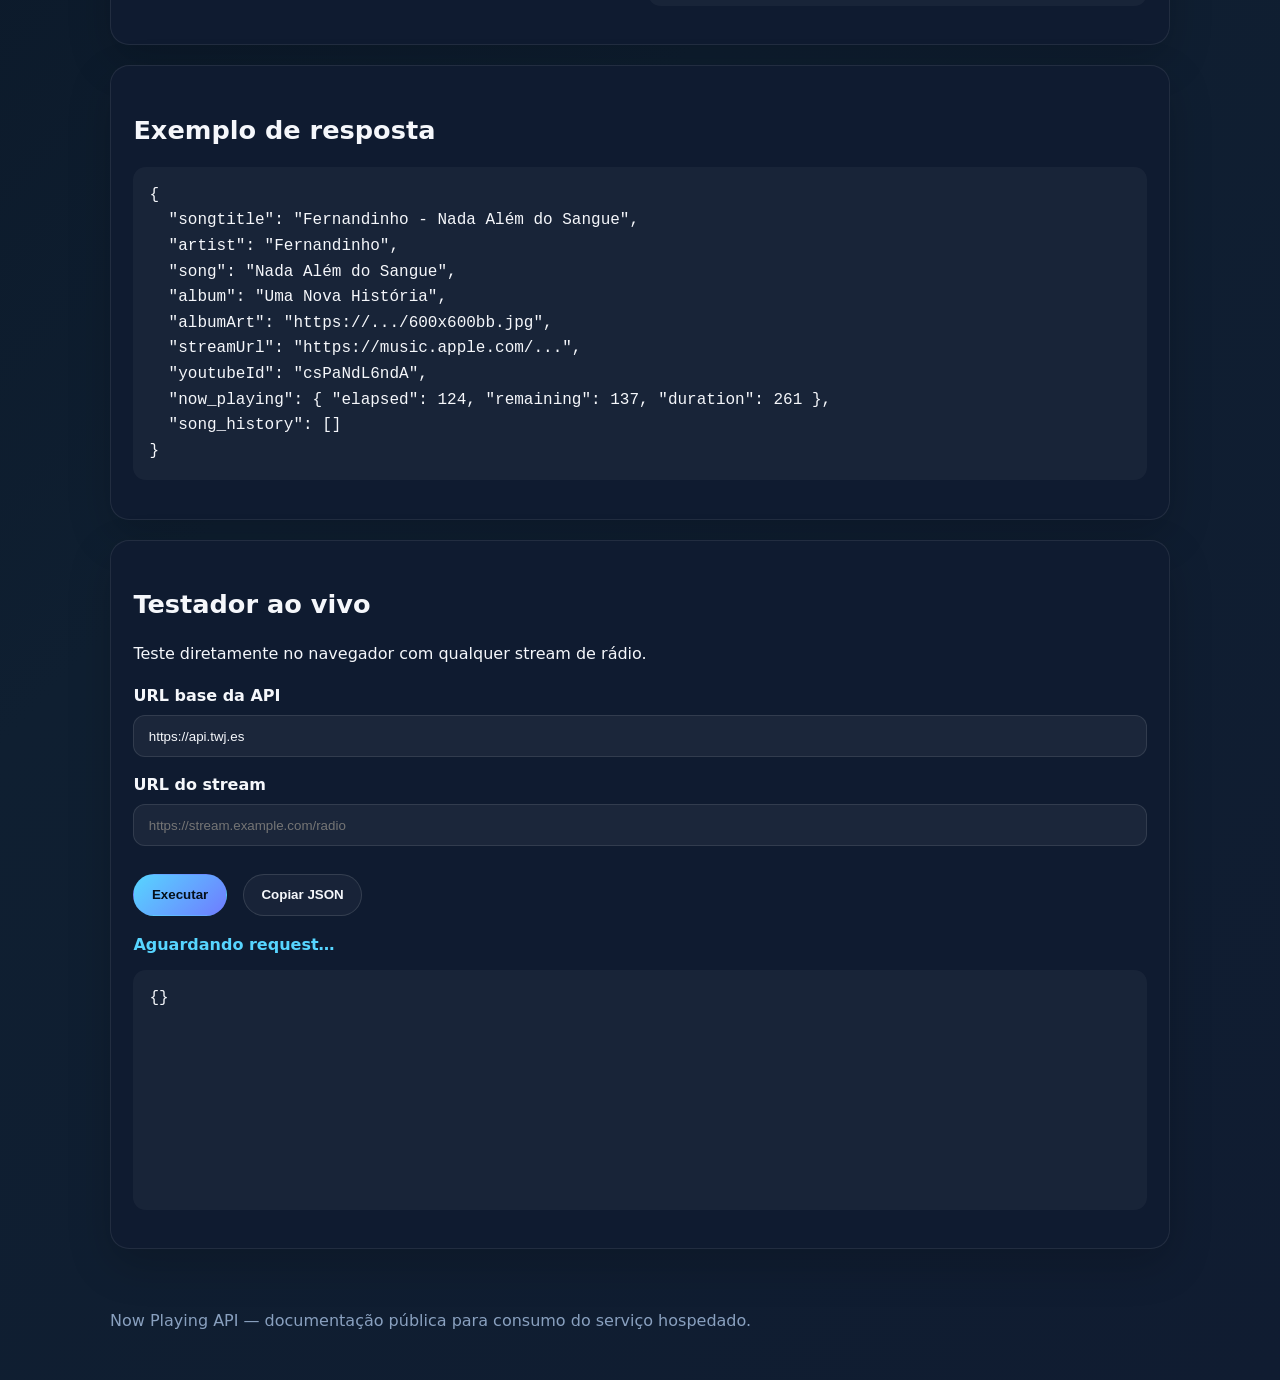
==== commit 913ab63e: "Adiciona suporte multilíngue à documentação da API, incluindo alternância de idiomas e tradução de s" ====
--- a/docs/index.html
+++ b/docs/index.html
@@ -51,73 +51,185 @@
     <header class="hero">
       <div class="container">
         <p class="eyebrow">API de metadata • endpoint hospedado • docs públicas</p>
+        <div class="lang-switcher">
+          <button type="button" class="lang-btn active" data-lang="pt">PT</button>
+          <button type="button" class="lang-btn" data-lang="en">EN</button>
+          <button type="button" class="lang-btn" data-lang="es">ES</button>
+        </div>
         <h1>Now Playing API</h1>
-        <p class="lead">
-          Consuma metadados em tempo real para rádios web com capa, histórico, contexto visual e busca de faixas — tudo via endpoint público. Sem código da API publicado neste repositório.
-        </p>
+        <div class="lead">
+          <p class="lang-block lang-pt" lang="pt-BR">Consuma metadados em tempo real para rádios web do mundo inteiro, com capa, histórico, contexto visual e busca de faixas — tudo via endpoint público. Sem código da API publicado neste repositório.</p>
+          <p class="lang-block lang-en hidden" lang="en">Consume real-time metadata for web radios worldwide, with cover art, history, visual context and track search — all via a hosted public endpoint. No API implementation code is published in this repository.</p>
+          <p class="lang-block lang-es hidden" lang="es">Consume metadatos en tiempo real para radios web de todo el mundo, con portada, historial, contexto visual y búsqueda de canciones — todo mediante un endpoint público alojado. No hay código de implementación de la API publicado en este repositorio.</p>
+        </div>
         <div class="actions">
-          <a class="btn btn-primary" href="#tester">Testar agora</a>
-          <a class="btn btn-secondary" href="https://api.twj.es/?url=https%3A%2F%2Fstream.zeno.fm%2Fyn65fsaurfhvv">Ver exemplo</a>
+          <a class="btn btn-primary" href="#tester"><span class="lang-block lang-pt">Testar agora</span><span class="lang-block lang-en hidden">Test now</span><span class="lang-block lang-es hidden">Probar ahora</span></a>
+          <a class="btn btn-secondary" href="https://api.twj.es/?url=https%3A%2F%2Fstream.zeno.fm%2Fyn65fsaurfhvv"><span class="lang-block lang-pt">Ver exemplo</span><span class="lang-block lang-en hidden">View example</span><span class="lang-block lang-es hidden">Ver ejemplo</span></a>
         </div>
       </div>
     </header>
 
     <main class="container">
       <section class="card" id="overview">
-        <h2 class="section-title">O que a API entrega</h2>
-        <div class="grid">
-          <article>
-            <h3>Now playing</h3>
-            <p>Receba a música atual com artista, álbum, capa, duração e identificador de vídeo.</p>
-          </article>
-          <article>
-            <h3>Histórico</h3>
-            <p>Mostre as últimas faixas tocadas no player ou painel, com dados consistentes.</p>
-          </article>
-          <article>
-            <h3>Busca de contexto</h3>
-            <p>Busque capa e álbum por artista e título usando `search.php`.</p>
-          </article>
+        <div class="lang-block lang-pt" lang="pt-BR">
+          <h2 class="section-title">O que a API entrega</h2>
+          <div class="grid">
+            <article>
+              <h3>Now playing</h3>
+              <p>Receba a música atual com artista, álbum, capa, duração e identificador de vídeo.</p>
+            </article>
+            <article>
+              <h3>Histórico</h3>
+              <p>Mostre as últimas faixas tocadas no player ou painel, com dados consistentes.</p>
+            </article>
+            <article>
+              <h3>Busca de contexto</h3>
+              <p>Busque capa e álbum por artista e título usando <code>search.php</code>.</p>
+            </article>
+          </div>
+        </div>
+        <div class="lang-block lang-en hidden" lang="en">
+          <h2 class="section-title">What the API delivers</h2>
+          <div class="grid">
+            <article>
+              <h3>Now playing</h3>
+              <p>Receive the current song with artist, album, cover art, duration and video identifier.</p>
+            </article>
+            <article>
+              <h3>History</h3>
+              <p>Show the latest played tracks in your player or panel with consistent data.</p>
+            </article>
+            <article>
+              <h3>Context search</h3>
+              <p>Search for cover art and album using <code>search.php</code> with artist and title.</p>
+            </article>
+          </div>
+        </div>
+        <div class="lang-block lang-es hidden" lang="es">
+          <h2 class="section-title">Qué entrega la API</h2>
+          <div class="grid">
+            <article>
+              <h3>Now playing</h3>
+              <p>Recibe la canción actual con artista, álbum, portada, duración e identificador de vídeo.</p>
+            </article>
+            <article>
+              <h3>Historial</h3>
+              <p>Muestra las últimas canciones reproducidas en tu reproductor o panel con datos consistentes.</p>
+            </article>
+            <article>
+              <h3>Búsqueda de contexto</h3>
+              <p>Busca portada y álbum por artista y título usando <code>search.php</code>.</p>
+            </article>
+          </div>
         </div>
       </section>
 
       <section class="card" id="endpoints">
-        <h2 class="section-title">Endpoints públicos</h2>
-        <div class="endpoint-grid">
-          <div>
-            <h3>Metadata em tempo real</h3>
-            <pre><code>GET https://api.twj.es/?url=https://stream.zeno.fm/yn65fsaurfhvv</code></pre>
-            <p>Retorna o estado da faixa atualmente em reprodução.</p>
-          </div>
-          <div>
-            <h3>Busca de capa e contexto</h3>
-            <pre><code>GET https://api.twj.es/search.php?query=Ministério%20Vineyard%20-%20Tu%20És%20Bom</code></pre>
-            <p>Use o parâmetro <code>query</code> com artista e título para obter capa, álbum e correspondências relevantes.</p>
-          </div>
-        </div>
-        <p class="note">O retorno inclui <code>results</code> como correspondência principal e <code>other_matches</code> como alternativas. Campos como <code>artwork</code> e <code>stream_url</code> são URLs diretas.</p>
-        <p>Dashboard público para observabilidade: <a href="https://twj.es/dashboard" target="_blank" rel="noopener">https://twj.es/dashboard</a></p>
+        <div class="lang-block lang-pt" lang="pt-BR">
+          <h2 class="section-title">Endpoints públicos</h2>
+          <div class="endpoint-grid">
+            <div>
+              <h3>Metadata em tempo real</h3>
+              <pre><code>GET https://api.twj.es/?url=https://stream.zeno.fm/yn65fsaurfhvv</code></pre>
+              <p>Retorna o estado da faixa atualmente em reprodução.</p>
+            </div>
+            <div>
+              <h3>Busca de capa e contexto</h3>
+              <pre><code>GET https://api.twj.es/search.php?query=Ministério%20Vineyard%20-%20Tu%20És%20Bom</code></pre>
+              <p>Use o parâmetro <code>query</code> com artista e título para obter capa, álbum e correspondências relevantes.</p>
+            </div>
+          </div>
+          <p class="note">O retorno inclui <code>results</code> como correspondência principal e <code>other_matches</code> como alternativas. Campos como <code>artwork</code> e <code>stream_url</code> são URLs diretas.</p>
+          <p>Dashboard público para observabilidade: <a href="https://twj.es/dashboard" target="_blank" rel="noopener">https://twj.es/dashboard</a></p>
+        </div>
+        <div class="lang-block lang-en hidden" lang="en">
+          <h2 class="section-title">Public endpoints</h2>
+          <div class="endpoint-grid">
+            <div>
+              <h3>Real-time metadata</h3>
+              <pre><code>GET https://api.twj.es/?url=https://stream.zeno.fm/yn65fsaurfhvv</code></pre>
+              <p>Returns the current playing track state.</p>
+            </div>
+            <div>
+              <h3>Cover and context search</h3>
+              <pre><code>GET https://api.twj.es/search.php?query=Ministério%20Vineyard%20-%20Tu%20És%20Bom</code></pre>
+              <p>Use the <code>query</code> parameter with artist and title to get cover, album and relevant matches.</p>
+            </div>
+          </div>
+          <p class="note">The response includes <code>results</code> as the main match and <code>other_matches</code> as alternatives. Fields such as <code>artwork</code> and <code>stream_url</code> are direct URLs.</p>
+          <p>Public observability dashboard: <a href="https://twj.es/dashboard" target="_blank" rel="noopener">https://twj.es/dashboard</a></p>
+        </div>
+        <div class="lang-block lang-es hidden" lang="es">
+          <h2 class="section-title">Endpoints públicos</h2>
+          <div class="endpoint-grid">
+            <div>
+              <h3>Metadatos en tiempo real</h3>
+              <pre><code>GET https://api.twj.es/?url=https://stream.zeno.fm/yn65fsaurfhvv</code></pre>
+              <p>Devuelve el estado de la pista que se está reproduciendo actualmente.</p>
+            </div>
+            <div>
+              <h3>Búsqueda de portada y contexto</h3>
+              <pre><code>GET https://api.twj.es/search.php?query=Ministério%20Vineyard%20-%20Tu%20És%20Bom</code></pre>
+              <p>Usa el parámetro <code>query</code> con artista y título para obtener portada, álbum y coincidencias relevantes.</p>
+            </div>
+          </div>
+          <p class="note">La respuesta incluye <code>results</code> como coincidencia principal y <code>other_matches</code> como alternativas. Campos como <code>artwork</code> y <code>stream_url</code> son URLs directas.</p>
+          <p>Panel público de observabilidad: <a href="https://twj.es/dashboard" target="_blank" rel="noopener">https://twj.es/dashboard</a></p>
+        </div>
       </section>
 
       <section class="card" id="integration">
-        <h2 class="section-title">Como usar</h2>
-        <div class="grid">
-          <article>
-            <h3>Exemplo Shell</h3>
-            <pre><code>curl "https://api.twj.es/?url=https://stream.zeno.fm/yn65fsaurfhvv"</code></pre>
-          </article>
-          <article>
-            <h3>Exemplo JavaScript</h3>
-            <pre><code>const response = await fetch('https://api.twj.es/?url=' + encodeURIComponent(streamUrl));
+        <div class="lang-block lang-pt" lang="pt-BR">
+          <h2 class="section-title">Como usar</h2>
+          <div class="grid">
+            <article>
+              <h3>Exemplo Shell</h3>
+              <pre><code>curl "https://api.twj.es/?url=https://stream.zeno.fm/yn65fsaurfhvv"</code></pre>
+            </article>
+            <article>
+              <h3>Exemplo JavaScript</h3>
+              <pre><code>const response = await fetch('https://api.twj.es/?url=' + encodeURIComponent(streamUrl));
 const payload = await response.json();
 console.log(payload);</code></pre>
-          </article>
+            </article>
+          </div>
+        </div>
+        <div class="lang-block lang-en hidden" lang="en">
+          <h2 class="section-title">How to use</h2>
+          <div class="grid">
+            <article>
+              <h3>Shell example</h3>
+              <pre><code>curl "https://api.twj.es/?url=https://stream.zeno.fm/yn65fsaurfhvv"</code></pre>
+            </article>
+            <article>
+              <h3>JavaScript example</h3>
+              <pre><code>const response = await fetch('https://api.twj.es/?url=' + encodeURIComponent(streamUrl));
+const payload = await response.json();
+console.log(payload);</code></pre>
+            </article>
+          </div>
+        </div>
+        <div class="lang-block lang-es hidden" lang="es">
+          <h2 class="section-title">Cómo usar</h2>
+          <div class="grid">
+            <article>
+              <h3>Ejemplo Shell</h3>
+              <pre><code>curl "https://api.twj.es/?url=https://stream.zeno.fm/yn65fsaurfhvv"</code></pre>
+            </article>
+            <article>
+              <h3>Ejemplo JavaScript</h3>
+              <pre><code>const response = await fetch('https://api.twj.es/?url=' + encodeURIComponent(streamUrl));
+const payload = await response.json();
+console.log(payload);</code></pre>
+            </article>
+          </div>
         </div>
       </section>
 
       <section class="card" id="response">
-        <h2 class="section-title">Exemplo de resposta</h2>
-        <pre><code>{
+        <div class="lang-block lang-pt" lang="pt-BR">
+          <h2 class="section-title">Exemplo de resposta</h2>
+          <pre><code>{
   "songtitle": "Fernandinho - Nada Além do Sangue",
   "artist": "Fernandinho",
   "song": "Nada Além do Sangue",
@@ -128,23 +240,66 @@
   "now_playing": { "elapsed": 124, "remaining": 137, "duration": 261 },
   "song_history": []
 }</code></pre>
+        </div>
+        <div class="lang-block lang-en hidden" lang="en">
+          <h2 class="section-title">Response example</h2>
+          <pre><code>{
+  "songtitle": "Fernandinho - Nada Além do Sangue",
+  "artist": "Fernandinho",
+  "song": "Nada Além do Sangue",
+  "album": "Uma Nova História",
+  "albumArt": "https://.../600x600bb.jpg",
+  "streamUrl": "https://music.apple.com/...",
+  "youtubeId": "csPaNdL6ndA",
+  "now_playing": { "elapsed": 124, "remaining": 137, "duration": 261 },
+  "song_history": []
+}</code></pre>
+        </div>
+        <div class="lang-block lang-es hidden" lang="es">
+          <h2 class="section-title">Ejemplo de respuesta</h2>
+          <pre><code>{
+  "songtitle": "Fernandinho - Nada Além do Sangue",
+  "artist": "Fernandinho",
+  "song": "Nada Além do Sangue",
+  "album": "Uma Nova História",
+  "albumArt": "https://.../600x600bb.jpg",
+  "streamUrl": "https://music.apple.com/...",
+  "youtubeId": "csPaNdL6ndA",
+  "now_playing": { "elapsed": 124, "remaining": 137, "duration": 261 },
+  "song_history": []
+}</code></pre>
+        </div>
       </section>
 
       <section class="card" id="tester">
-        <h2 class="section-title">Testador ao vivo</h2>
-        <p>Teste diretamente no navegador com qualquer stream de rádio.</p>
+        <div class="lang-block lang-pt" lang="pt-BR">
+          <h2 class="section-title">Testador ao vivo</h2>
+          <p>Teste diretamente no navegador com qualquer stream de rádio.</p>
+        </div>
+        <div class="lang-block lang-en hidden" lang="en">
+          <h2 class="section-title">Live tester</h2>
+          <p>Test directly in the browser with any radio stream.</p>
+        </div>
+        <div class="lang-block lang-es hidden" lang="es">
+          <h2 class="section-title">Probador en vivo</h2>
+          <p>Prueba directamente en el navegador con cualquier stream de radio.</p>
+        </div>
         <form id="tester-form">
           <label>
-            URL base da API
+            <span class="lang-block lang-pt">URL base da API</span>
+            <span class="lang-block lang-en hidden">API base URL</span>
+            <span class="lang-block lang-es hidden">URL base de la API</span>
             <input id="api-base-url" type="url" value="https://api.twj.es" placeholder="https://api.twj.es" />
           </label>
           <label>
-            URL do stream
+            <span class="lang-block lang-pt">URL do stream</span>
+            <span class="lang-block lang-en hidden">Stream URL</span>
+            <span class="lang-block lang-es hidden">URL del stream</span>
             <input id="stream-url" type="url" placeholder="https://stream.example.com/radio" />
           </label>
           <div class="actions compact">
-            <button class="btn btn-primary" type="submit">Executar</button>
-            <button class="btn btn-secondary" type="button" id="copy-json">Copiar JSON</button>
+            <button class="btn btn-primary" type="submit"><span class="lang-block lang-pt">Executar</span><span class="lang-block lang-en hidden">Run</span><span class="lang-block lang-es hidden">Ejecutar</span></button>
+            <button class="btn btn-secondary" type="button" id="copy-json"><span class="lang-block lang-pt">Copiar JSON</span><span class="lang-block lang-en hidden">Copy JSON</span><span class="lang-block lang-es hidden">Copiar JSON</span></button>
           </div>
         </form>
         <div id="status" class="status">Aguardando request…</div>
--- a/docs/styles.css
+++ b/docs/styles.css
@@ -49,6 +49,27 @@
   flex-wrap: wrap;
 }
 .actions.compact { margin-top: 0.8rem; }
+.lang-switcher {
+  display: inline-flex;
+  gap: 0.75rem;
+  flex-wrap: wrap;
+  margin-bottom: 1rem;
+}
+.lang-btn {
+  border: 1px solid rgba(255, 255, 255, 0.16);
+  background: rgba(255, 255, 255, 0.06);
+  color: var(--text);
+  font-weight: 700;
+  padding: 0.65rem 0.9rem;
+  border-radius: 999px;
+  cursor: pointer;
+}
+.lang-btn.active {
+  background: linear-gradient(135deg, var(--accent), var(--accent-2));
+  color: #05101a;
+  border-color: transparent;
+}
+.lang-block.hidden { display: none; }
 .btn {
   display: inline-flex;
   align-items: center;
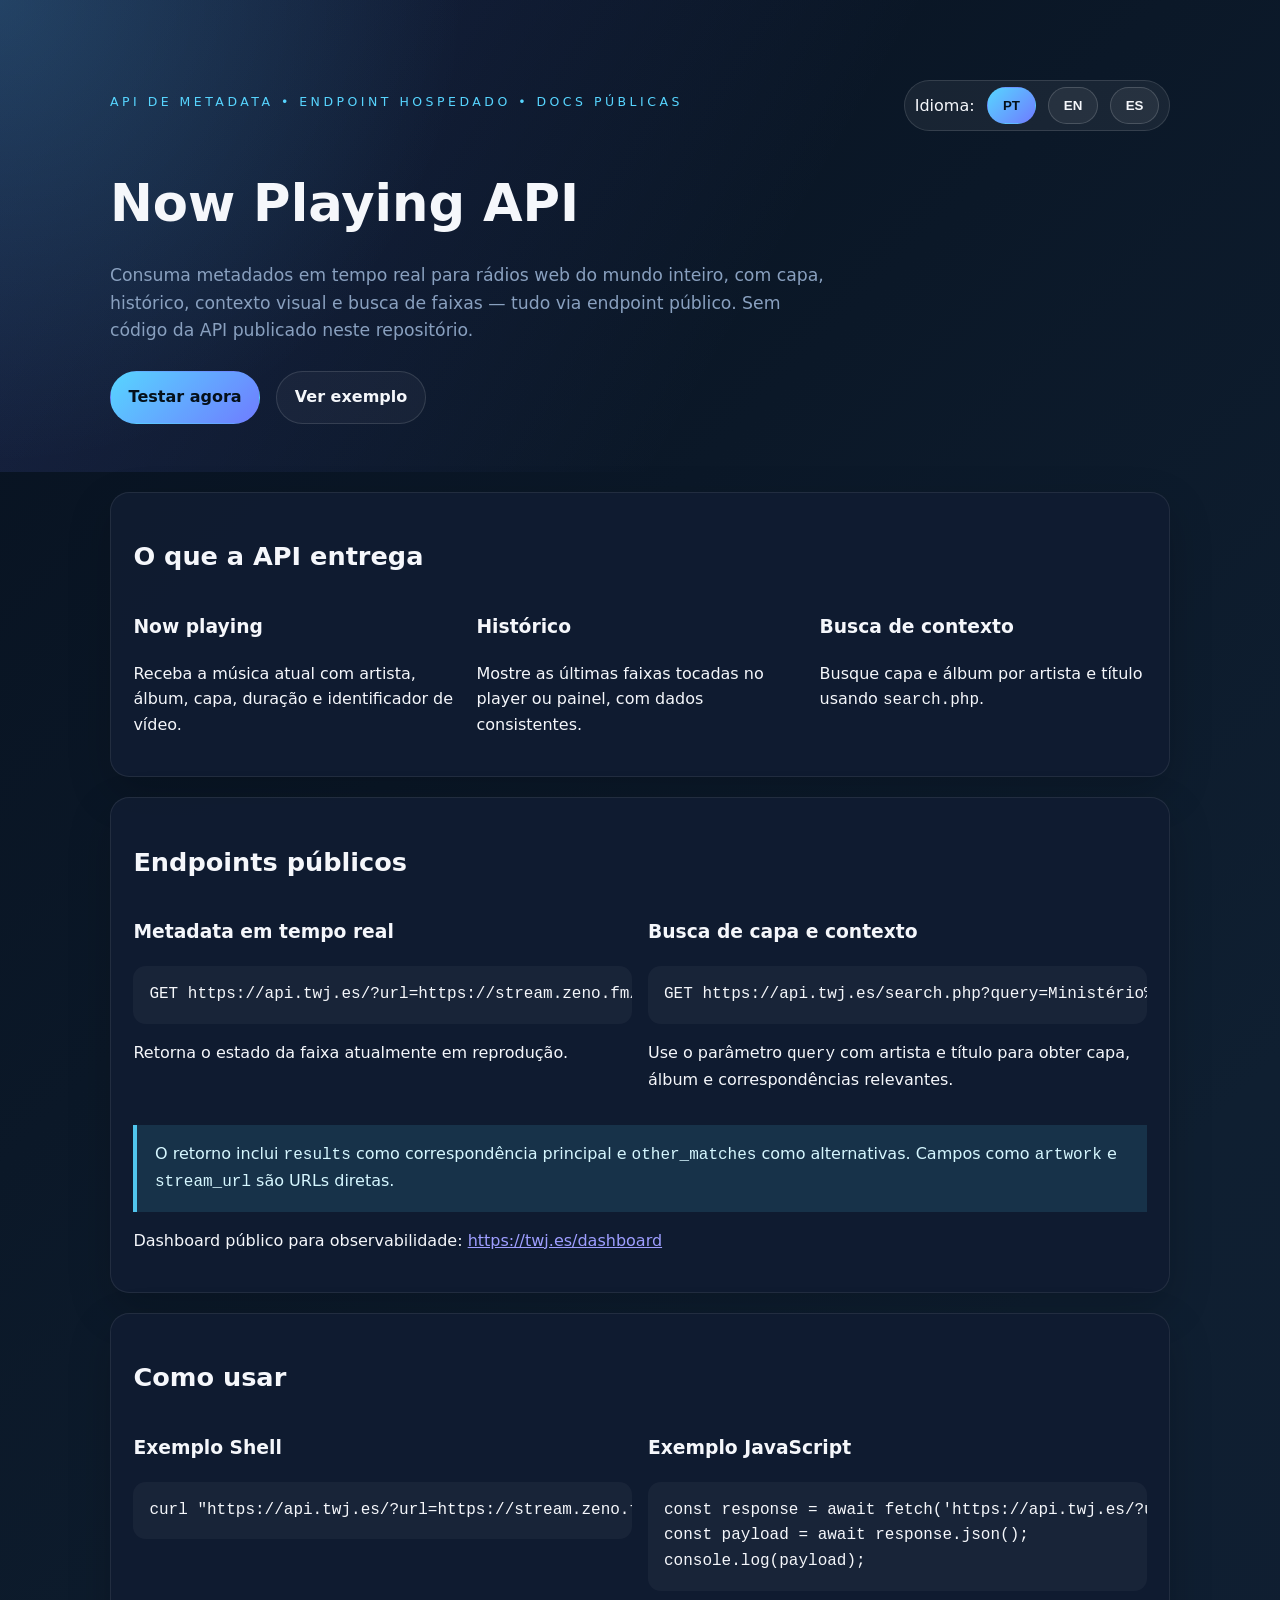
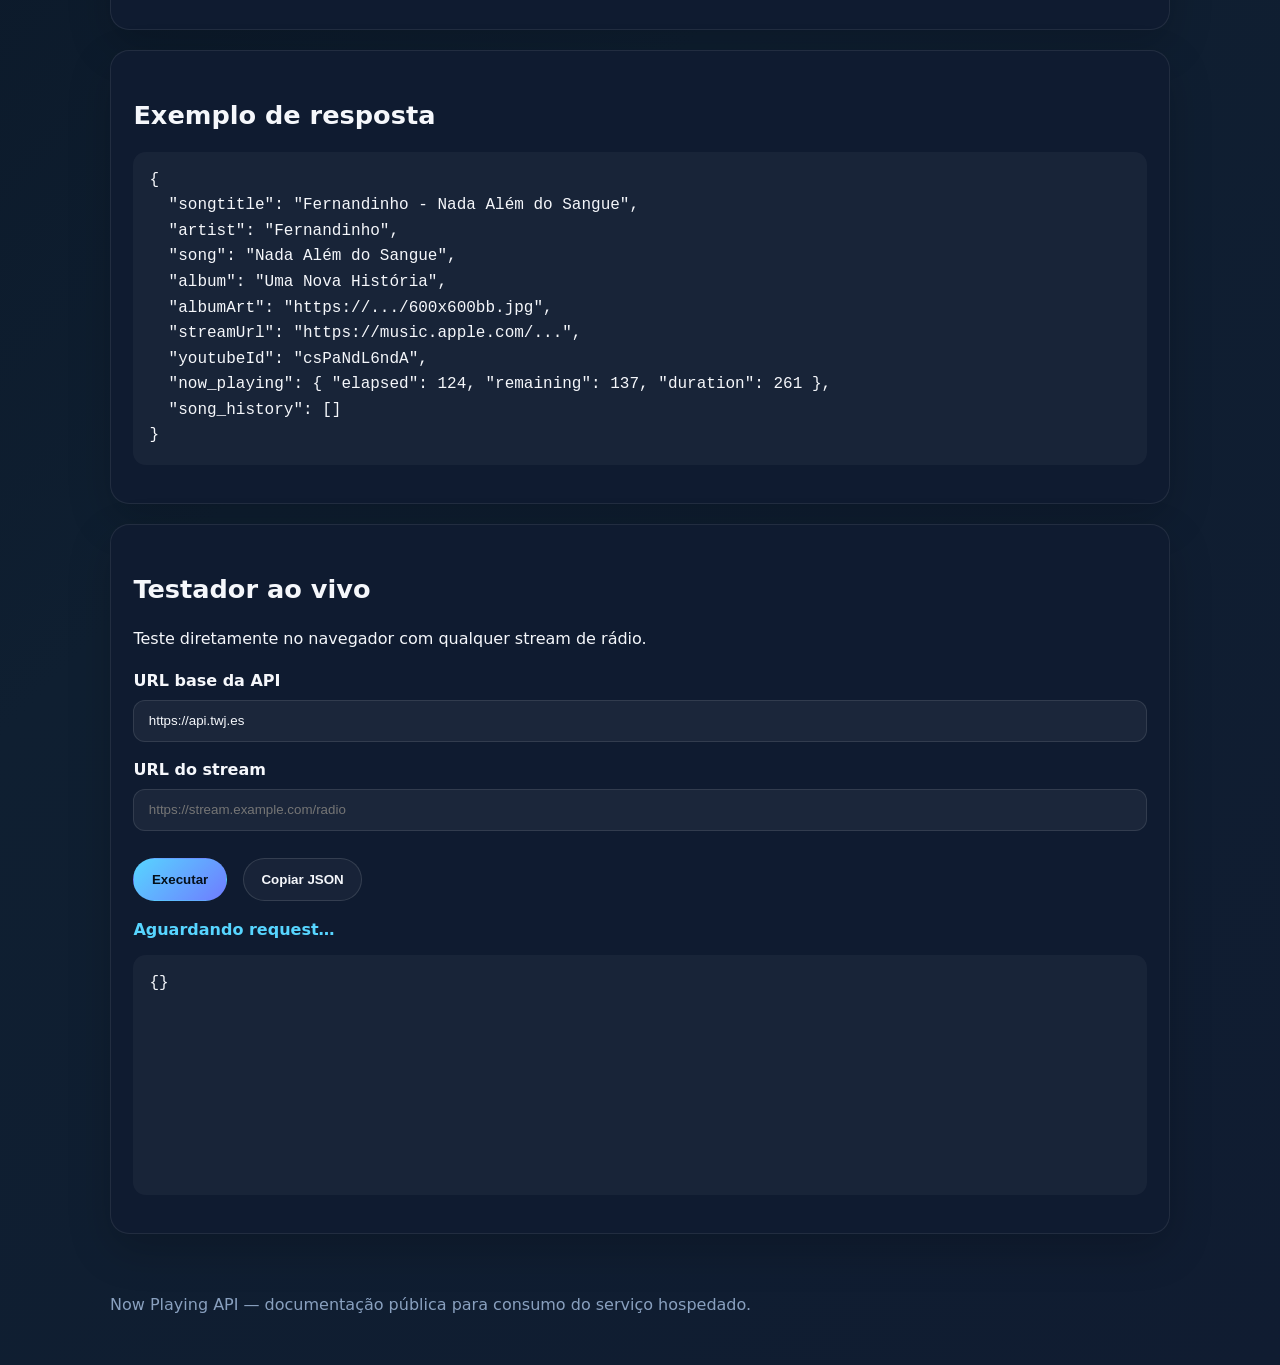
==== commit b3cca935: "Melhora a estrutura da documentação da API, adicionando uma barra de ferramentas e aprimorando o est" ====
--- a/docs/index.html
+++ b/docs/index.html
@@ -50,11 +50,14 @@
   <body>
     <header class="hero">
       <div class="container">
-        <p class="eyebrow">API de metadata • endpoint hospedado • docs públicas</p>
-        <div class="lang-switcher">
-          <button type="button" class="lang-btn active" data-lang="pt">PT</button>
-          <button type="button" class="lang-btn" data-lang="en">EN</button>
-          <button type="button" class="lang-btn" data-lang="es">ES</button>
+        <div class="toolbar">
+          <p class="eyebrow">API de metadata • endpoint hospedado • docs públicas</p>
+          <div class="lang-switcher" aria-label="Selecionar idioma">
+            <span class="lang-label">Idioma:</span>
+            <button type="button" class="lang-btn active" data-lang="pt">PT</button>
+            <button type="button" class="lang-btn" data-lang="en">EN</button>
+            <button type="button" class="lang-btn" data-lang="es">ES</button>
+          </div>
         </div>
         <h1>Now Playing API</h1>
         <div class="lead">
--- a/docs/styles.css
+++ b/docs/styles.css
@@ -26,6 +26,39 @@
   padding: 5rem 0 3rem;
   background: radial-gradient(circle at top left, rgba(87,213,255,0.18), transparent 34%), linear-gradient(120deg, rgba(111,124,255,0.16), transparent 60%);
 }
+.toolbar {
+  display: flex;
+  flex-wrap: wrap;
+  align-items: flex-start;
+  justify-content: space-between;
+  gap: 1rem;
+  margin-bottom: 1rem;
+}
+.lang-switcher {
+  display: flex;
+  gap: 0.75rem;
+  flex-wrap: wrap;
+  align-items: center;
+  background: rgba(255,255,255,0.06);
+  padding: 0.35rem 0.6rem;
+  border-radius: 999px;
+  border: 1px solid rgba(255,255,255,0.12);
+}
+.lang-btn {
+  border: none;
+  background: rgba(255, 255, 255, 0.08);
+  color: var(--text);
+  font-weight: 700;
+  padding: 0.65rem 0.9rem;
+  border-radius: 999px;
+  cursor: pointer;
+  min-width: 3.1rem;
+}
+.lang-btn.active {
+  background: linear-gradient(135deg, var(--accent), var(--accent-2));
+  color: #05101a;
+}
+.lang-block.hidden { display: none; }
 .eyebrow {
   text-transform: uppercase;
   letter-spacing: 0.28em;
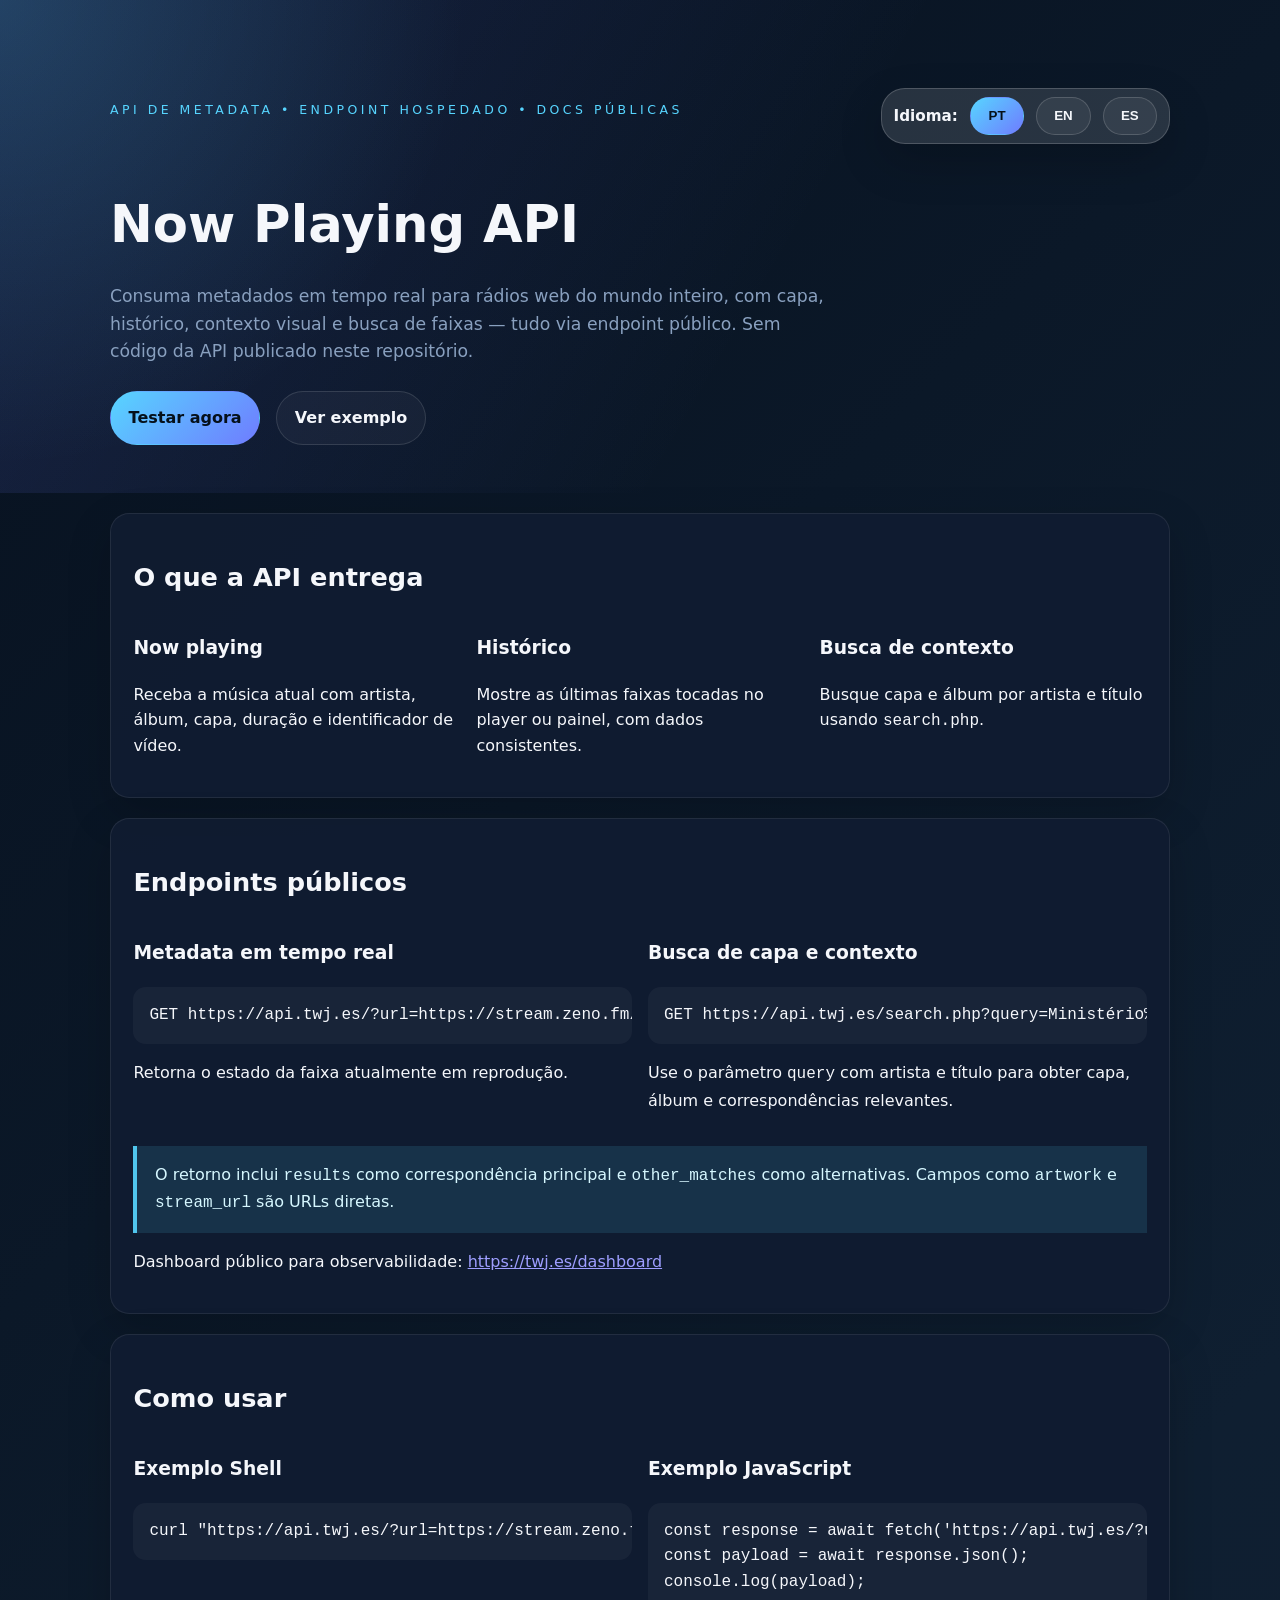
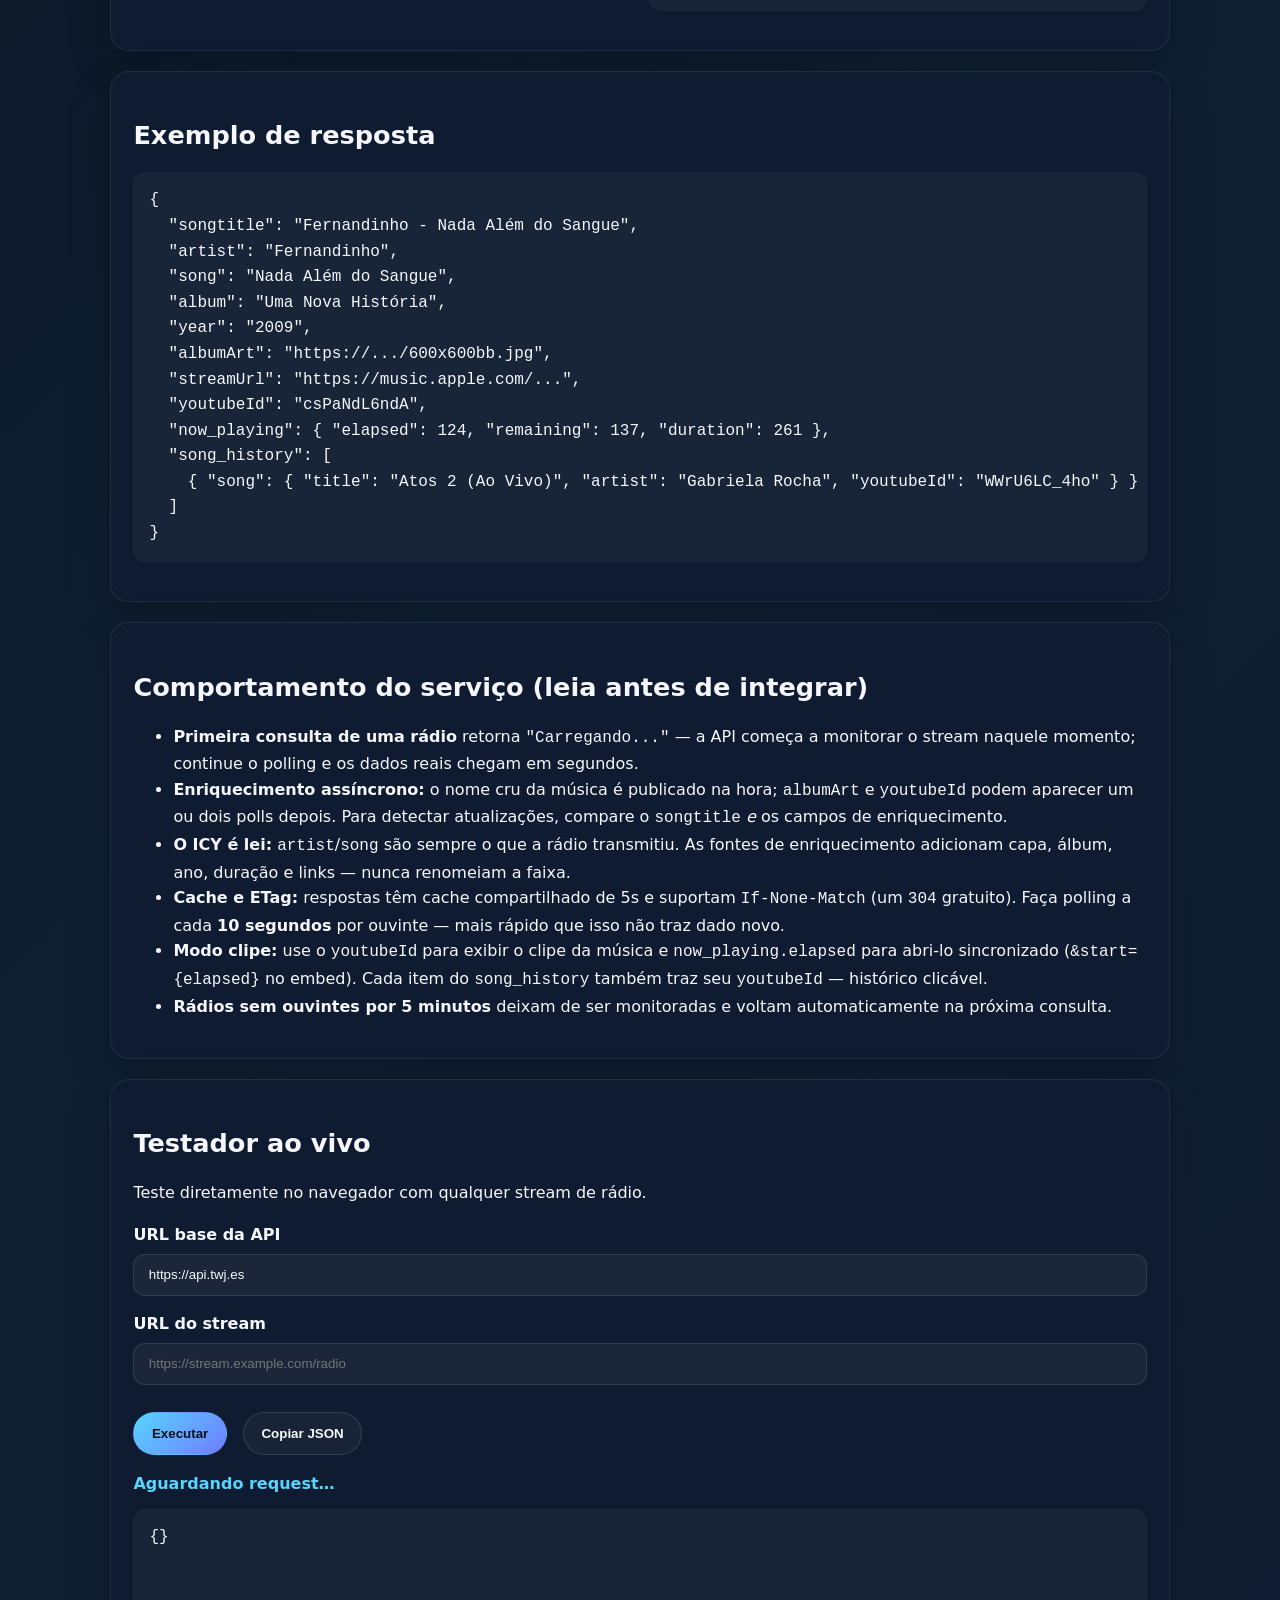
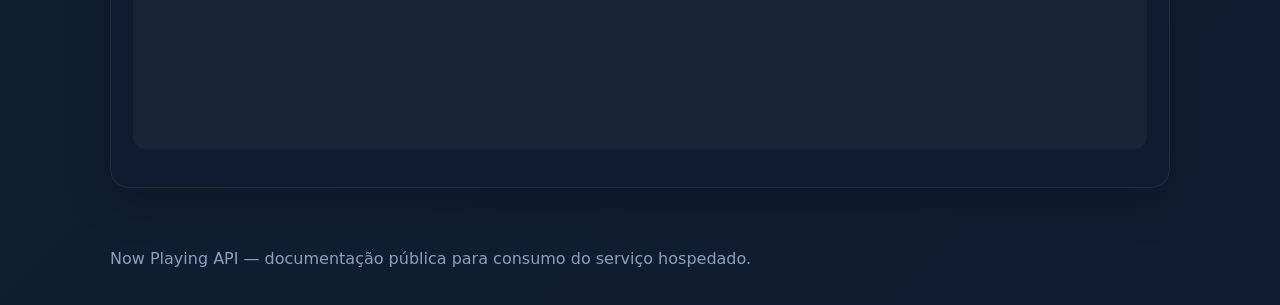
==== commit c2074cec: "docs: comportamento do serviço, exemplos completos e cross-links - seção 'Comportamento do serviço' " ====
--- a/docs/index.html
+++ b/docs/index.html
@@ -237,11 +237,14 @@
   "artist": "Fernandinho",
   "song": "Nada Além do Sangue",
   "album": "Uma Nova História",
+  "year": "2009",
   "albumArt": "https://.../600x600bb.jpg",
   "streamUrl": "https://music.apple.com/...",
   "youtubeId": "csPaNdL6ndA",
   "now_playing": { "elapsed": 124, "remaining": 137, "duration": 261 },
-  "song_history": []
+  "song_history": [
+    { "song": { "title": "Atos 2 (Ao Vivo)", "artist": "Gabriela Rocha", "youtubeId": "WWrU6LC_4ho" } }
+  ]
 }</code></pre>
         </div>
         <div class="lang-block lang-en hidden" lang="en">
@@ -251,11 +254,14 @@
   "artist": "Fernandinho",
   "song": "Nada Além do Sangue",
   "album": "Uma Nova História",
+  "year": "2009",
   "albumArt": "https://.../600x600bb.jpg",
   "streamUrl": "https://music.apple.com/...",
   "youtubeId": "csPaNdL6ndA",
   "now_playing": { "elapsed": 124, "remaining": 137, "duration": 261 },
-  "song_history": []
+  "song_history": [
+    { "song": { "title": "Atos 2 (Ao Vivo)", "artist": "Gabriela Rocha", "youtubeId": "WWrU6LC_4ho" } }
+  ]
 }</code></pre>
         </div>
         <div class="lang-block lang-es hidden" lang="es">
@@ -265,12 +271,51 @@
   "artist": "Fernandinho",
   "song": "Nada Além do Sangue",
   "album": "Uma Nova História",
+  "year": "2009",
   "albumArt": "https://.../600x600bb.jpg",
   "streamUrl": "https://music.apple.com/...",
   "youtubeId": "csPaNdL6ndA",
   "now_playing": { "elapsed": 124, "remaining": 137, "duration": 261 },
-  "song_history": []
+  "song_history": [
+    { "song": { "title": "Atos 2 (Ao Vivo)", "artist": "Gabriela Rocha", "youtubeId": "WWrU6LC_4ho" } }
+  ]
 }</code></pre>
+        </div>
+      </section>
+
+      <section class="card" id="behavior">
+        <div class="lang-block lang-pt" lang="pt-BR">
+          <h2 class="section-title">Comportamento do serviço (leia antes de integrar)</h2>
+          <ul>
+            <li><strong>Primeira consulta de uma rádio</strong> retorna <code>"Carregando..."</code> — a API começa a monitorar o stream naquele momento; continue o polling e os dados reais chegam em segundos.</li>
+            <li><strong>Enriquecimento assíncrono:</strong> o nome cru da música é publicado na hora; <code>albumArt</code> e <code>youtubeId</code> podem aparecer um ou dois polls depois. Para detectar atualizações, compare o <code>songtitle</code> <em>e</em> os campos de enriquecimento.</li>
+            <li><strong>O ICY é lei:</strong> <code>artist</code>/<code>song</code> são sempre o que a rádio transmitiu. As fontes de enriquecimento adicionam capa, álbum, ano, duração e links — nunca renomeiam a faixa.</li>
+            <li><strong>Cache e ETag:</strong> respostas têm cache compartilhado de 5s e suportam <code>If-None-Match</code> (um <code>304</code> gratuito). Faça polling a cada <strong>10 segundos</strong> por ouvinte — mais rápido que isso não traz dado novo.</li>
+            <li><strong>Modo clipe:</strong> use o <code>youtubeId</code> para exibir o clipe da música e <code>now_playing.elapsed</code> para abri-lo sincronizado (<code>&amp;start={elapsed}</code> no embed). Cada item do <code>song_history</code> também traz seu <code>youtubeId</code> — histórico clicável.</li>
+            <li><strong>Rádios sem ouvintes por 5 minutos</strong> deixam de ser monitoradas e voltam automaticamente na próxima consulta.</li>
+          </ul>
+        </div>
+        <div class="lang-block lang-en hidden" lang="en">
+          <h2 class="section-title">Service behavior (read before integrating)</h2>
+          <ul>
+            <li><strong>First request for a radio</strong> returns <code>"Carregando..."</code> — the API starts monitoring that stream right then; keep polling and real data arrives within seconds.</li>
+            <li><strong>Asynchronous enrichment:</strong> the raw song name is published instantly; <code>albumArt</code> and <code>youtubeId</code> may appear one or two polls later. To detect updates, compare <code>songtitle</code> <em>and</em> the enrichment fields.</li>
+            <li><strong>ICY is law:</strong> <code>artist</code>/<code>song</code> are always what the radio broadcast. Enrichment sources add cover, album, year, duration and links — they never rename the track.</li>
+            <li><strong>Cache and ETag:</strong> responses have a 5s shared cache and support <code>If-None-Match</code> (a free <code>304</code>). Poll every <strong>10 seconds</strong> per listener — faster brings no new data.</li>
+            <li><strong>Clip mode:</strong> use <code>youtubeId</code> to show the music video and <code>now_playing.elapsed</code> to open it synchronized (<code>&amp;start={elapsed}</code> on the embed). Each <code>song_history</code> item also carries its own <code>youtubeId</code> — clickable history.</li>
+            <li><strong>Radios with no listeners for 5 minutes</strong> stop being monitored and resume automatically on the next request.</li>
+          </ul>
+        </div>
+        <div class="lang-block lang-es hidden" lang="es">
+          <h2 class="section-title">Comportamiento del servicio (lee antes de integrar)</h2>
+          <ul>
+            <li><strong>La primera consulta de una radio</strong> devuelve <code>"Carregando..."</code> — la API empieza a monitorear el stream en ese momento; sigue consultando y los datos reales llegan en segundos.</li>
+            <li><strong>Enriquecimiento asíncrono:</strong> el nombre crudo de la canción se publica al instante; <code>albumArt</code> y <code>youtubeId</code> pueden aparecer uno o dos sondeos después. Para detectar actualizaciones, compara <code>songtitle</code> <em>y</em> los campos de enriquecimiento.</li>
+            <li><strong>El ICY es ley:</strong> <code>artist</code>/<code>song</code> son siempre lo que la radio transmitió. Las fuentes de enriquecimiento añaden portada, álbum, año, duración y enlaces — nunca renombran la pista.</li>
+            <li><strong>Caché y ETag:</strong> las respuestas tienen caché compartida de 5s y soportan <code>If-None-Match</code> (un <code>304</code> gratuito). Consulta cada <strong>10 segundos</strong> por oyente — más rápido no trae datos nuevos.</li>
+            <li><strong>Modo clip:</strong> usa <code>youtubeId</code> para mostrar el vídeo musical y <code>now_playing.elapsed</code> para abrirlo sincronizado (<code>&amp;start={elapsed}</code> en el embed). Cada elemento de <code>song_history</code> también trae su <code>youtubeId</code> — historial clicable.</li>
+            <li><strong>Las radios sin oyentes durante 5 minutos</strong> dejan de monitorearse y vuelven automáticamente en la siguiente consulta.</li>
+          </ul>
         </div>
       </section>
 
--- a/docs/styles.css
+++ b/docs/styles.css
@@ -33,30 +33,37 @@
   justify-content: space-between;
   gap: 1rem;
   margin-bottom: 1rem;
+  padding: 0.5rem 0;
 }
 .lang-switcher {
   display: flex;
   gap: 0.75rem;
   flex-wrap: wrap;
   align-items: center;
-  background: rgba(255,255,255,0.06);
-  padding: 0.35rem 0.6rem;
-  border-radius: 999px;
-  border: 1px solid rgba(255,255,255,0.12);
+  background: rgba(255,255,255,0.12);
+  padding: 0.5rem 0.75rem;
+  border-radius: 1.5rem;
+  border: 1px solid rgba(255,255,255,0.18);
+  box-shadow: 0 18px 45px rgba(0, 0, 0, 0.18);
 }
 .lang-btn {
   border: none;
-  background: rgba(255, 255, 255, 0.08);
-  color: var(--text);
-  font-weight: 700;
-  padding: 0.65rem 0.9rem;
+  background: rgba(255, 255, 255, 0.12);
+  color: var(--text);
+  font-weight: 700;
+  padding: 0.75rem 1rem;
   border-radius: 999px;
   cursor: pointer;
-  min-width: 3.1rem;
+  min-width: 3.4rem;
 }
 .lang-btn.active {
   background: linear-gradient(135deg, var(--accent), var(--accent-2));
   color: #05101a;
+}
+.lang-label {
+  color: var(--text);
+  font-size: 0.95rem;
+  font-weight: 700;
 }
 .lang-block.hidden { display: none; }
 .eyebrow {
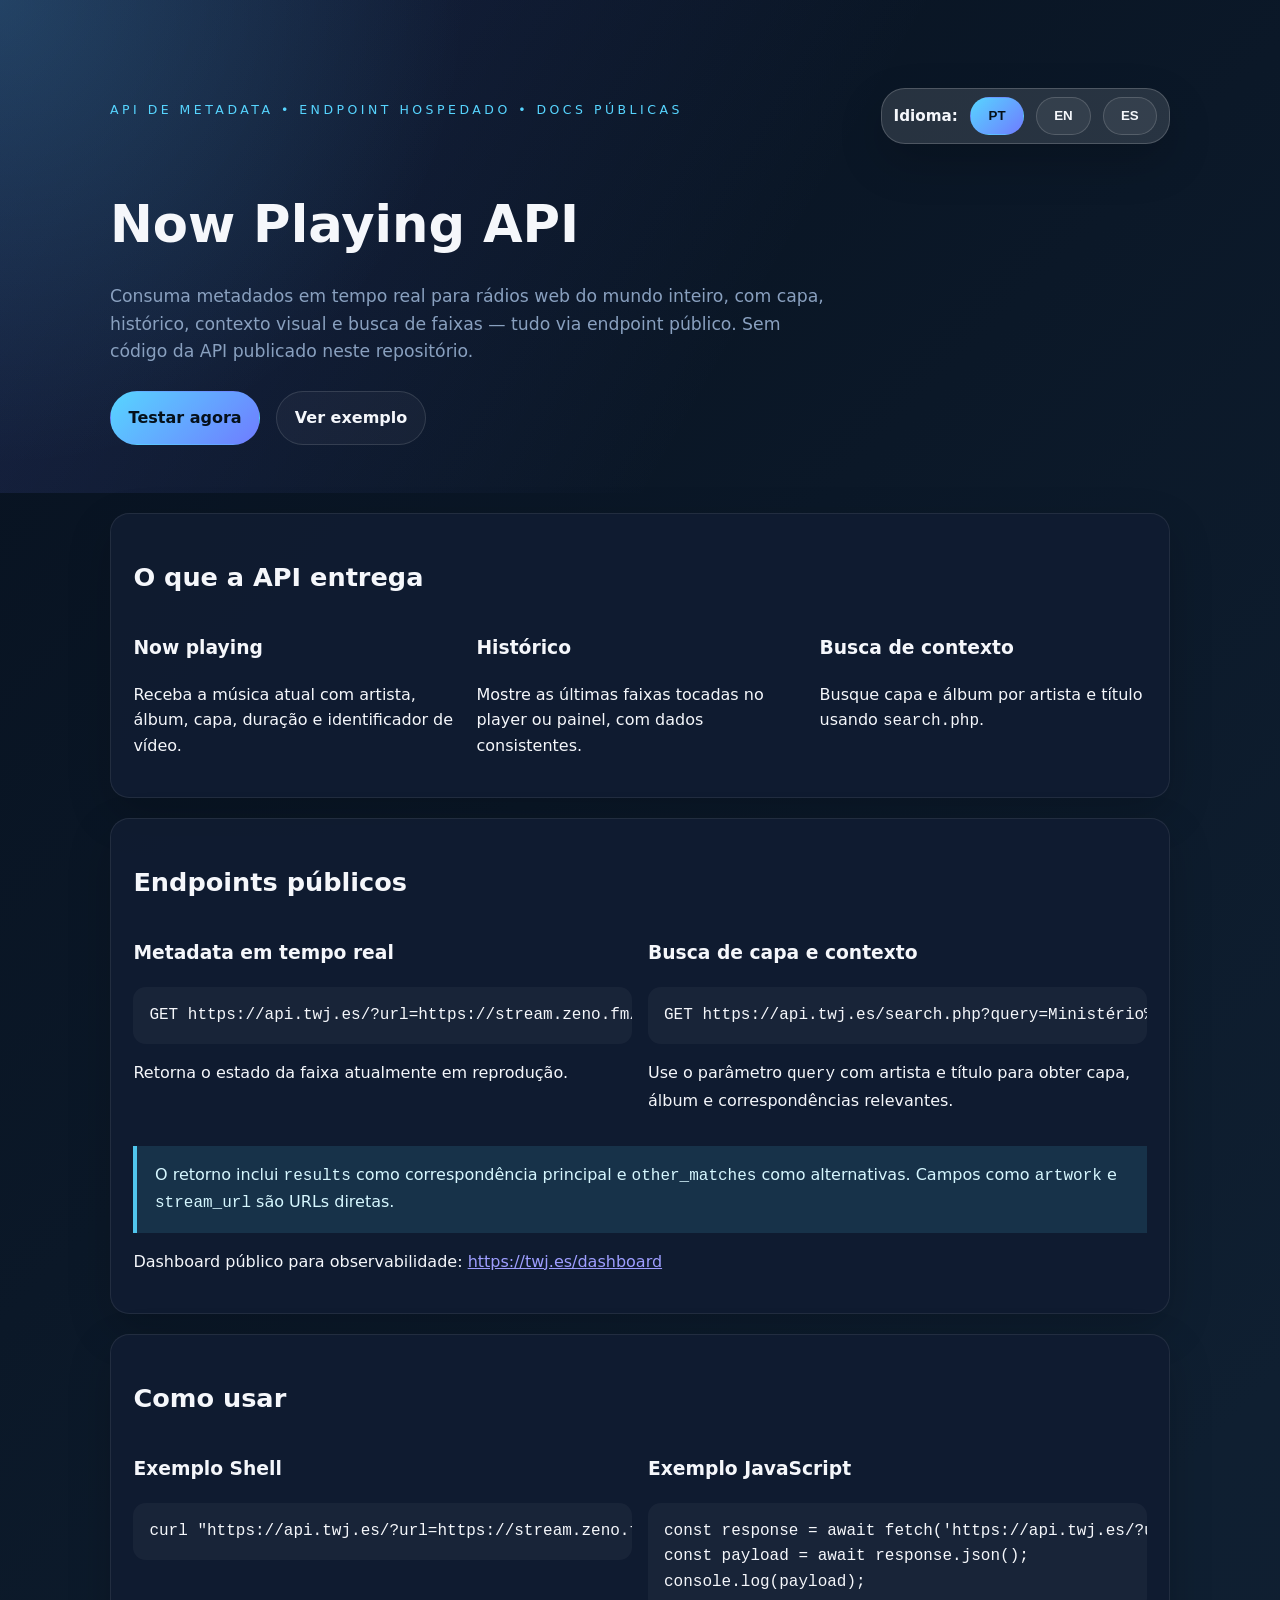
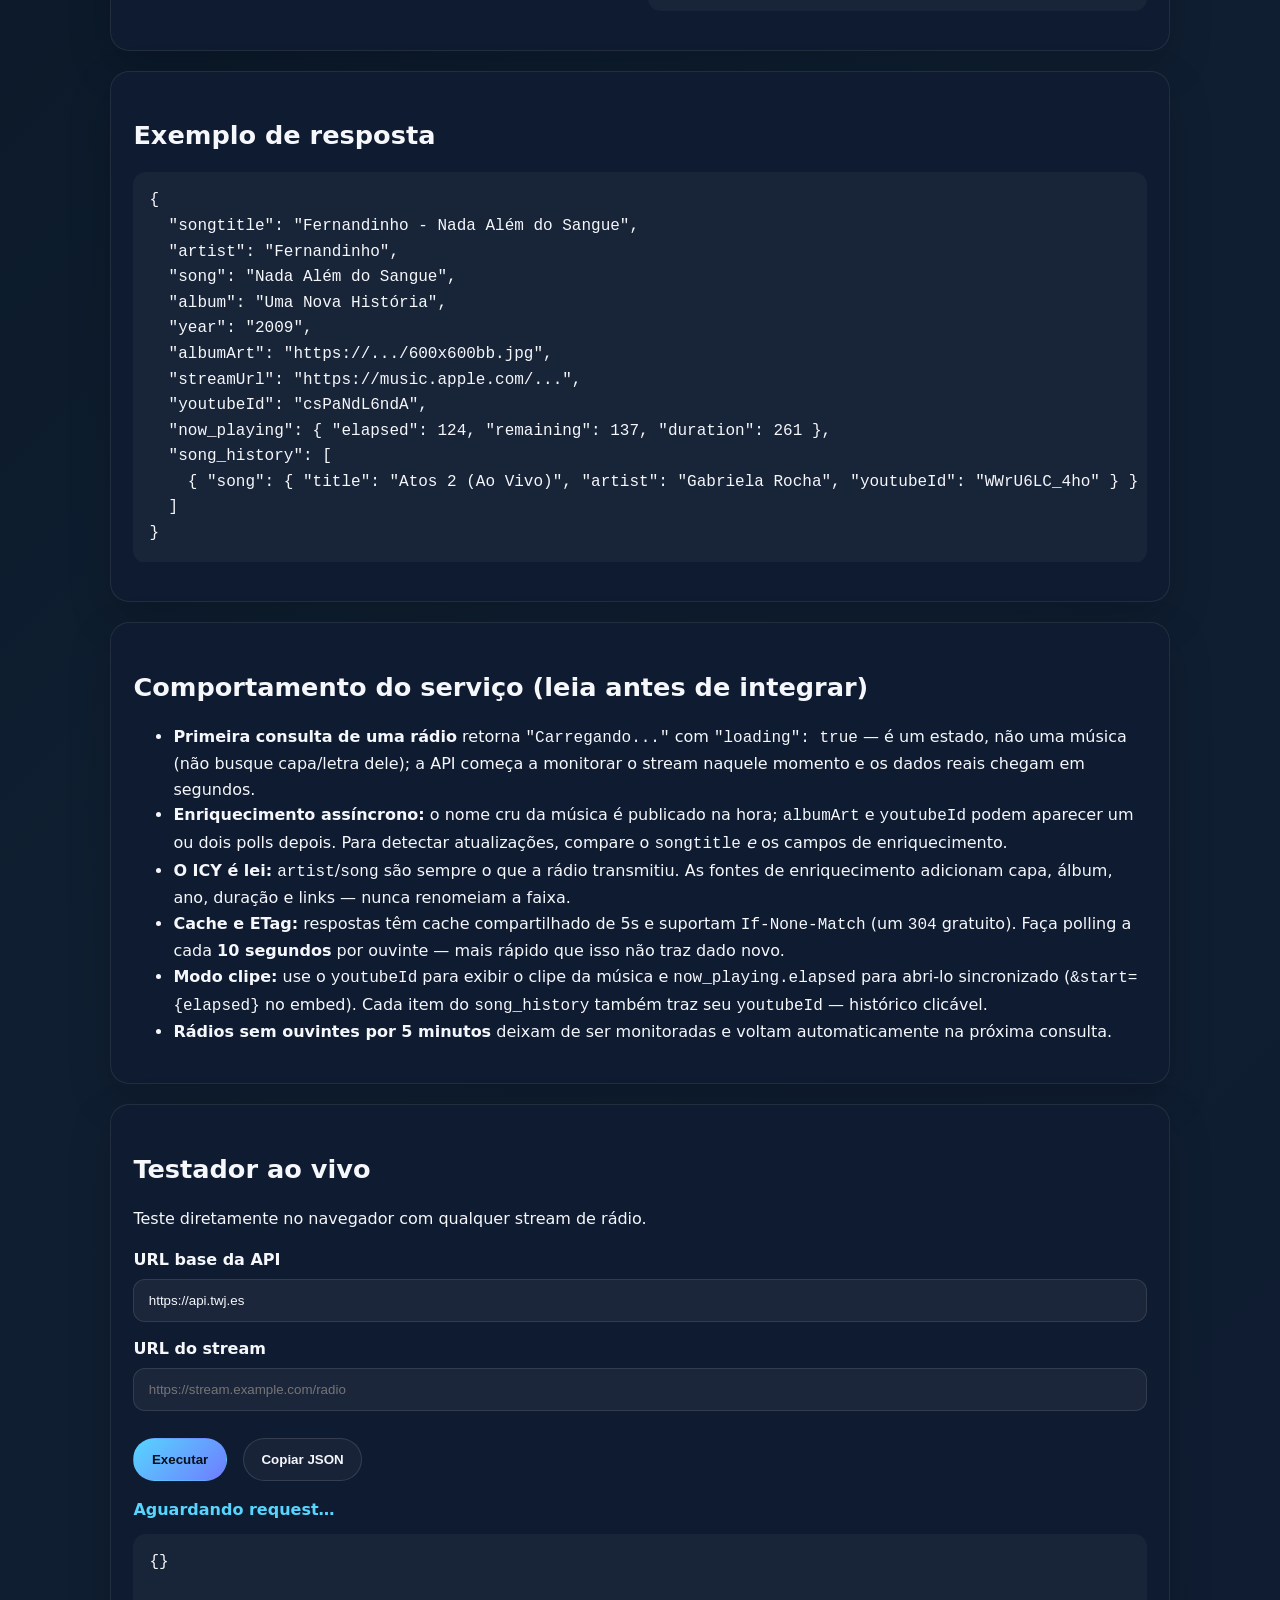
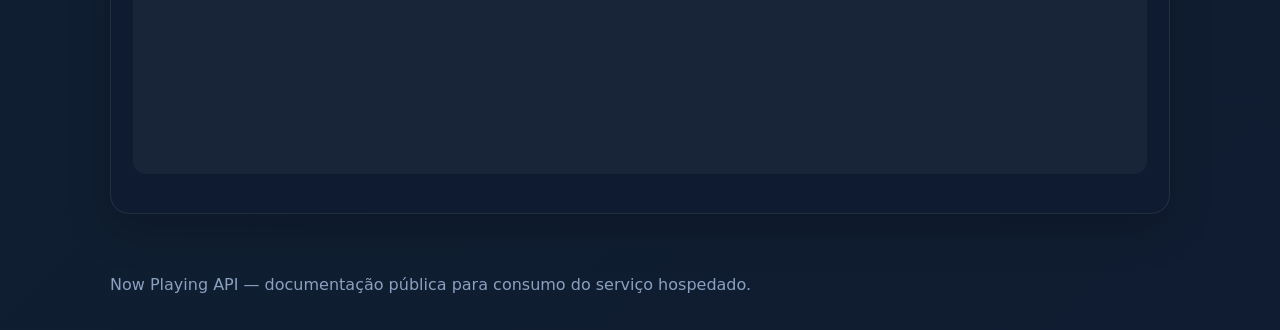
==== commit babec428: "docs: flag loading:true documentada (site, README e llms.txt) Co-Authored-By: Claude Fable 5 <norepl" ====
--- a/docs/index.html
+++ b/docs/index.html
@@ -287,7 +287,7 @@
         <div class="lang-block lang-pt" lang="pt-BR">
           <h2 class="section-title">Comportamento do serviço (leia antes de integrar)</h2>
           <ul>
-            <li><strong>Primeira consulta de uma rádio</strong> retorna <code>"Carregando..."</code> — a API começa a monitorar o stream naquele momento; continue o polling e os dados reais chegam em segundos.</li>
+            <li><strong>Primeira consulta de uma rádio</strong> retorna <code>"Carregando..."</code> com <code>"loading": true</code> — é um estado, não uma música (não busque capa/letra dele); a API começa a monitorar o stream naquele momento e os dados reais chegam em segundos.</li>
             <li><strong>Enriquecimento assíncrono:</strong> o nome cru da música é publicado na hora; <code>albumArt</code> e <code>youtubeId</code> podem aparecer um ou dois polls depois. Para detectar atualizações, compare o <code>songtitle</code> <em>e</em> os campos de enriquecimento.</li>
             <li><strong>O ICY é lei:</strong> <code>artist</code>/<code>song</code> são sempre o que a rádio transmitiu. As fontes de enriquecimento adicionam capa, álbum, ano, duração e links — nunca renomeiam a faixa.</li>
             <li><strong>Cache e ETag:</strong> respostas têm cache compartilhado de 5s e suportam <code>If-None-Match</code> (um <code>304</code> gratuito). Faça polling a cada <strong>10 segundos</strong> por ouvinte — mais rápido que isso não traz dado novo.</li>
@@ -298,7 +298,7 @@
         <div class="lang-block lang-en hidden" lang="en">
           <h2 class="section-title">Service behavior (read before integrating)</h2>
           <ul>
-            <li><strong>First request for a radio</strong> returns <code>"Carregando..."</code> — the API starts monitoring that stream right then; keep polling and real data arrives within seconds.</li>
+            <li><strong>First request for a radio</strong> returns <code>"Carregando..."</code> with <code>"loading": true</code> — it is a state, not a song (do not look up cover/lyrics for it); the API starts monitoring that stream right then and real data arrives within seconds.</li>
             <li><strong>Asynchronous enrichment:</strong> the raw song name is published instantly; <code>albumArt</code> and <code>youtubeId</code> may appear one or two polls later. To detect updates, compare <code>songtitle</code> <em>and</em> the enrichment fields.</li>
             <li><strong>ICY is law:</strong> <code>artist</code>/<code>song</code> are always what the radio broadcast. Enrichment sources add cover, album, year, duration and links — they never rename the track.</li>
             <li><strong>Cache and ETag:</strong> responses have a 5s shared cache and support <code>If-None-Match</code> (a free <code>304</code>). Poll every <strong>10 seconds</strong> per listener — faster brings no new data.</li>
@@ -309,7 +309,7 @@
         <div class="lang-block lang-es hidden" lang="es">
           <h2 class="section-title">Comportamiento del servicio (lee antes de integrar)</h2>
           <ul>
-            <li><strong>La primera consulta de una radio</strong> devuelve <code>"Carregando..."</code> — la API empieza a monitorear el stream en ese momento; sigue consultando y los datos reales llegan en segundos.</li>
+            <li><strong>La primera consulta de una radio</strong> devuelve <code>"Carregando..."</code> con <code>"loading": true</code> — es un estado, no una canción (no busques portada/letra de él); la API empieza a monitorear el stream en ese momento y los datos reales llegan en segundos.</li>
             <li><strong>Enriquecimiento asíncrono:</strong> el nombre crudo de la canción se publica al instante; <code>albumArt</code> y <code>youtubeId</code> pueden aparecer uno o dos sondeos después. Para detectar actualizaciones, compara <code>songtitle</code> <em>y</em> los campos de enriquecimiento.</li>
             <li><strong>El ICY es ley:</strong> <code>artist</code>/<code>song</code> son siempre lo que la radio transmitió. Las fuentes de enriquecimiento añaden portada, álbum, año, duración y enlaces — nunca renombran la pista.</li>
             <li><strong>Caché y ETag:</strong> las respuestas tienen caché compartida de 5s y soportan <code>If-None-Match</code> (un <code>304</code> gratuito). Consulta cada <strong>10 segundos</strong> por oyente — más rápido no trae datos nuevos.</li>
